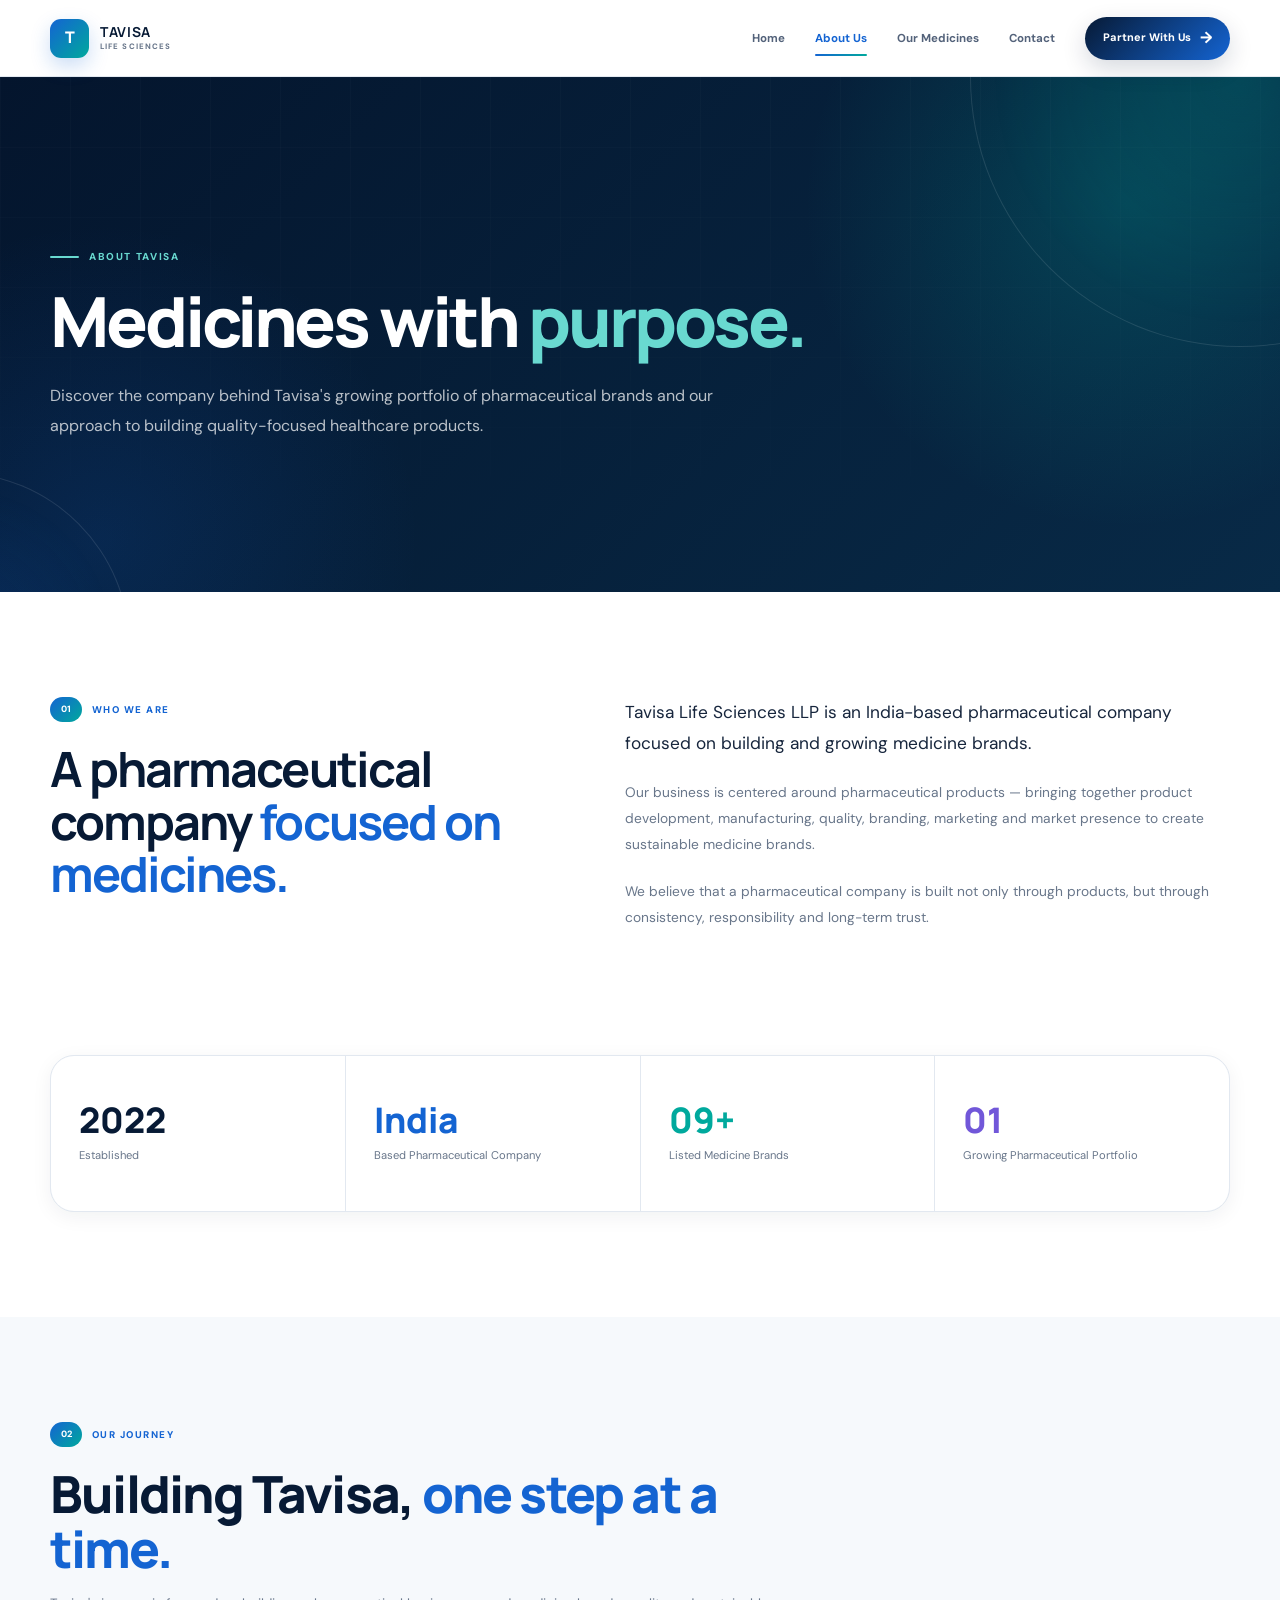
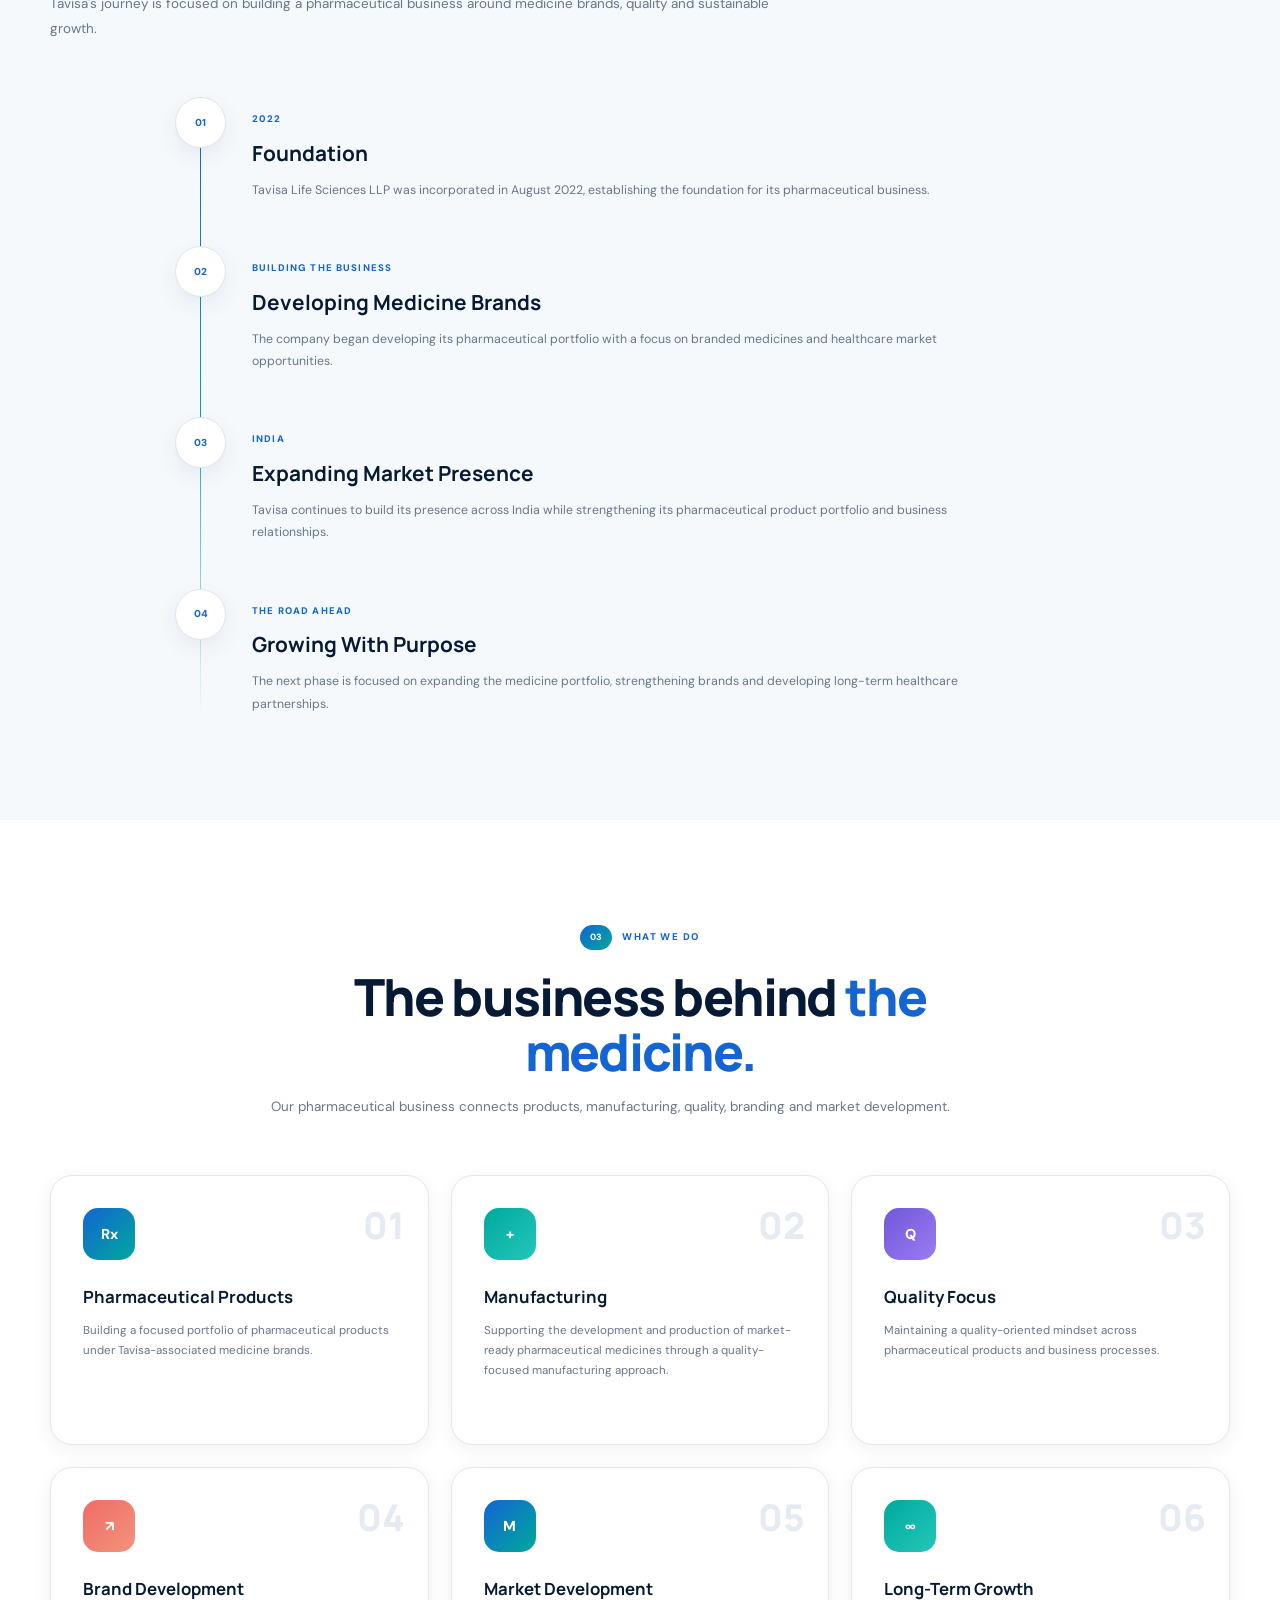
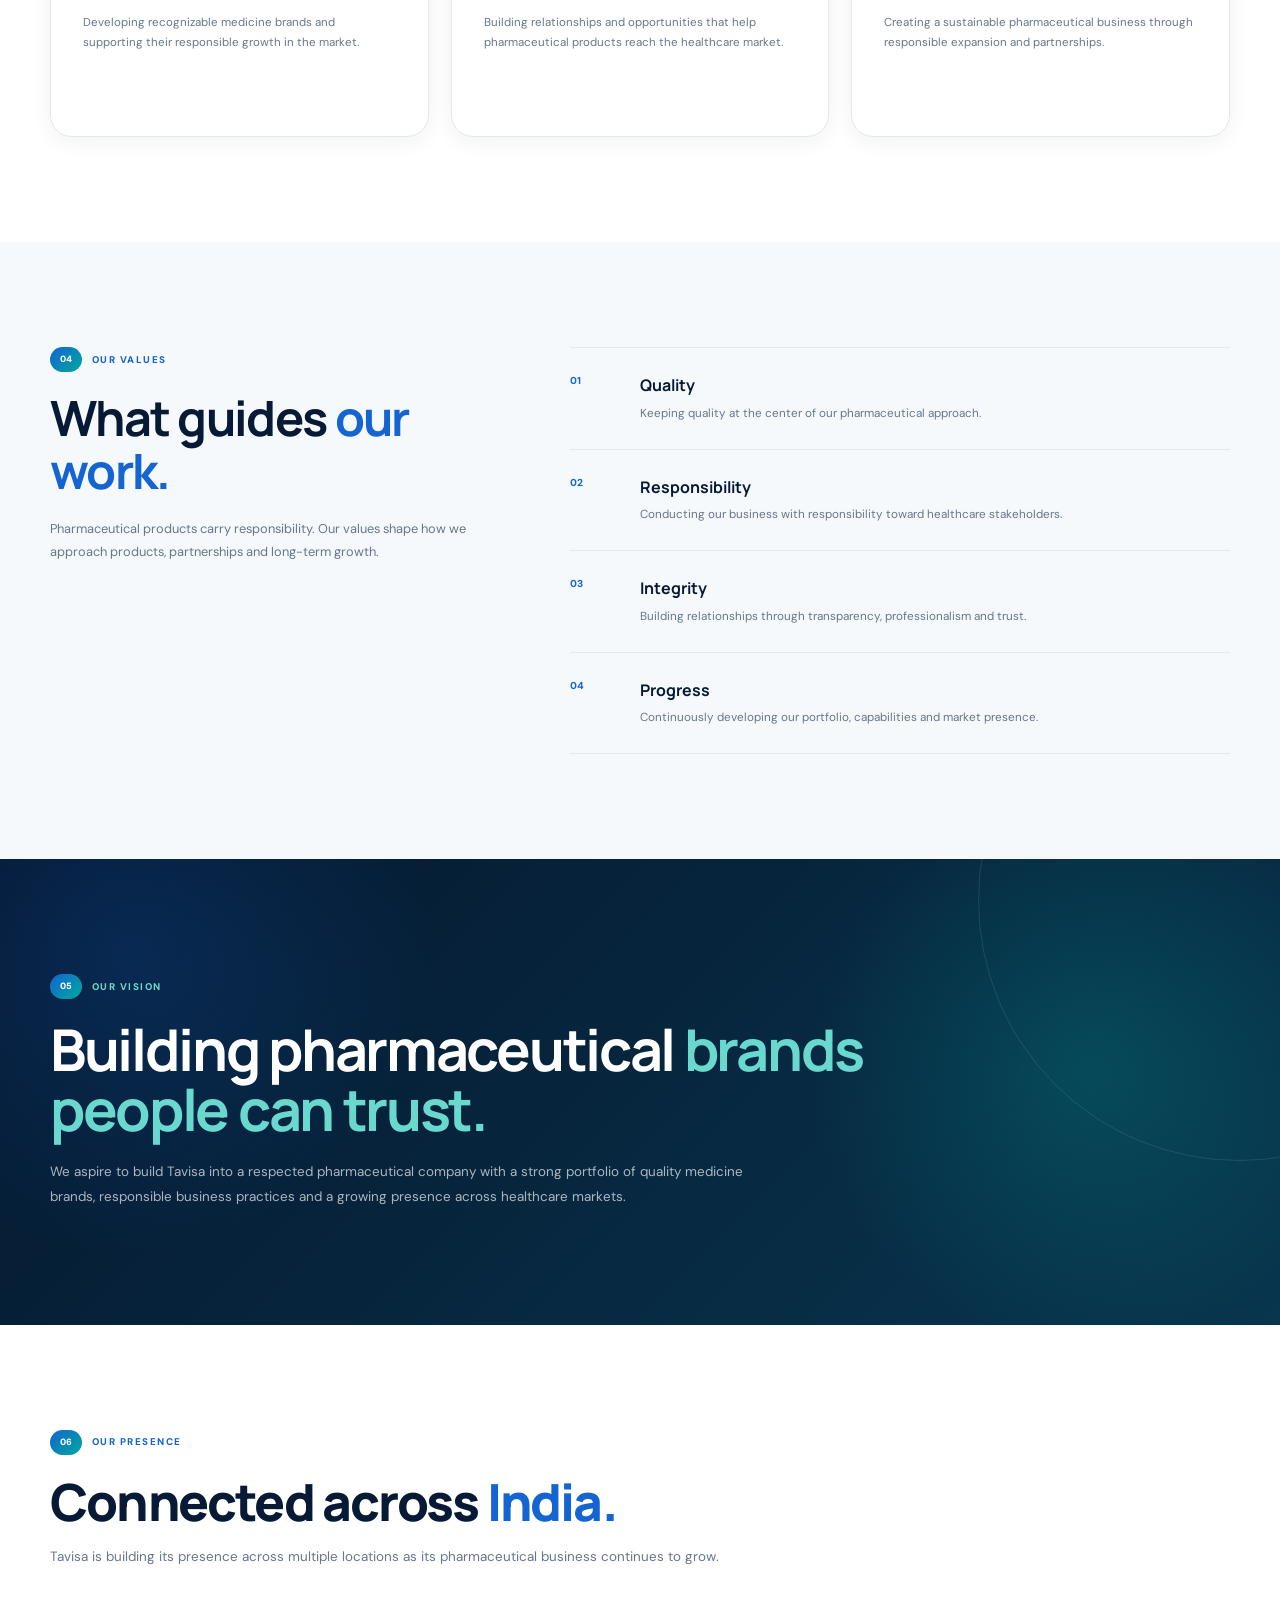
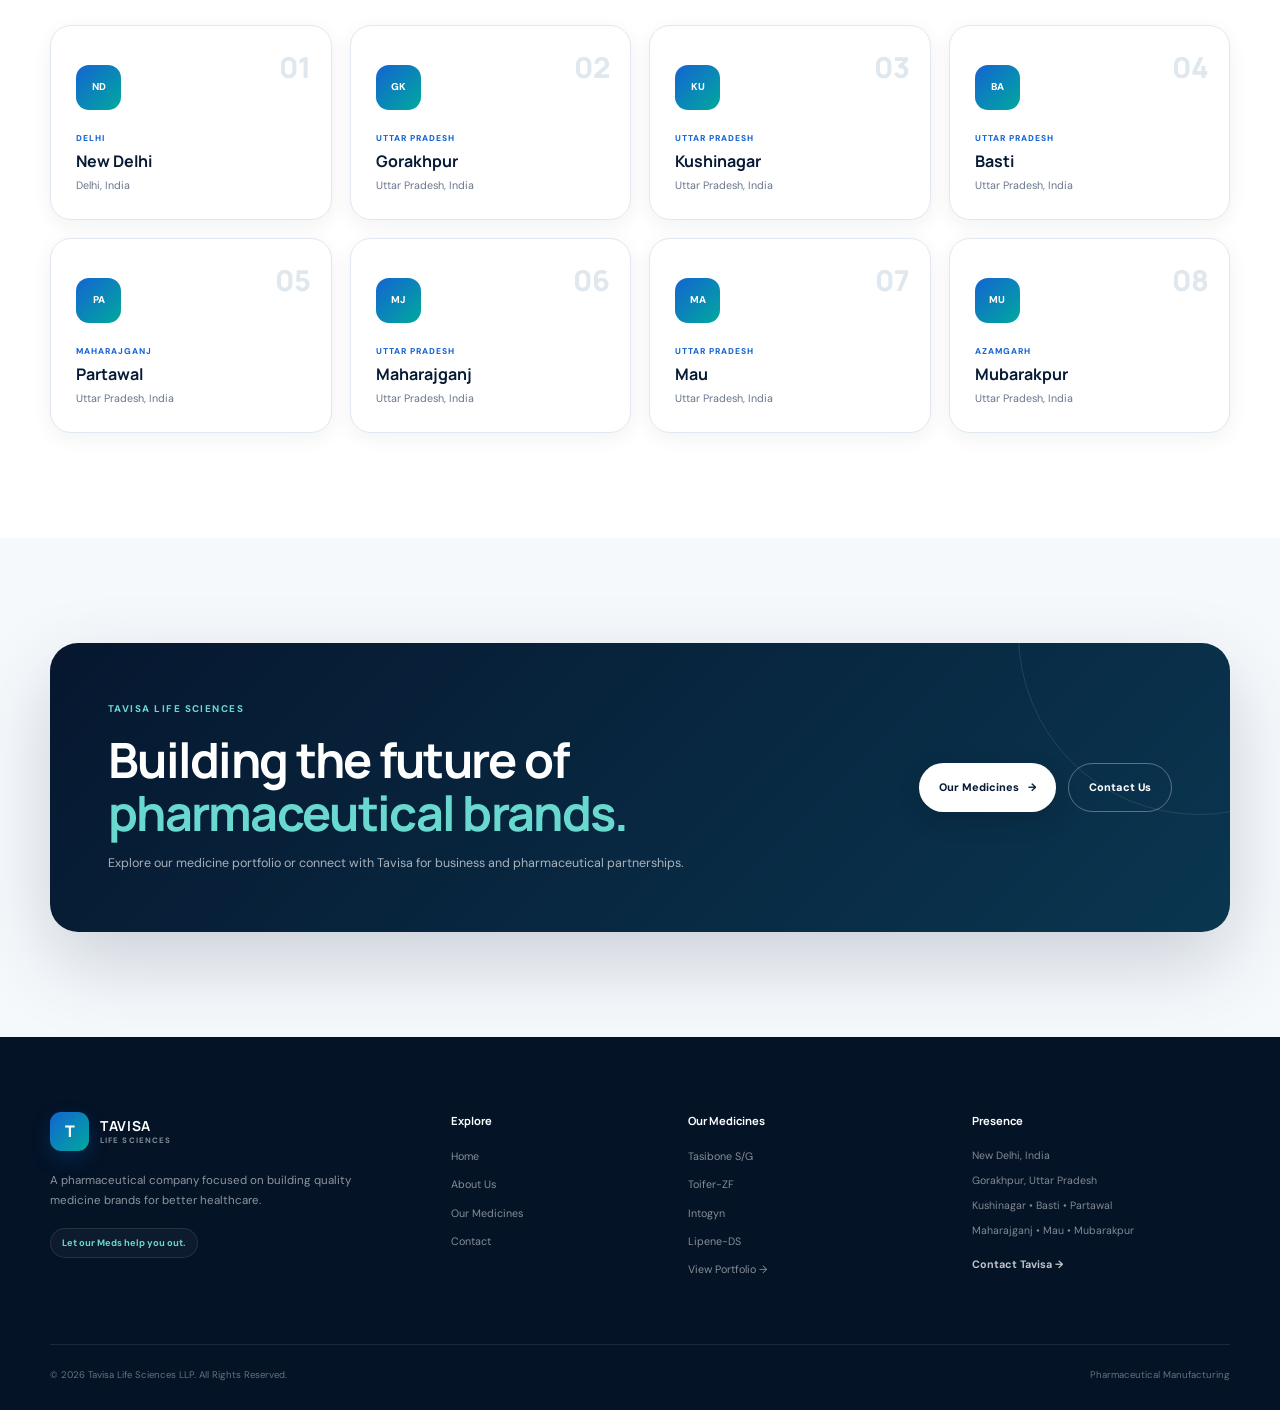
==== about.html @ 04704dc5 "Add files via upload" ====
<!DOCTYPE html>
<html lang="en">
<head>

    <meta charset="UTF-8">
    <meta name="viewport" content="width=device-width, initial-scale=1.0">

    <title>About Us | Tavisa Life Sciences</title>

    <meta name="description"
          content="Learn about Tavisa Life Sciences, an India-based pharmaceutical company focused on quality medicines, pharmaceutical brands and responsible healthcare growth.">

    <meta name="keywords"
          content="Tavisa Life Sciences, about Tavisa, pharmaceutical company India, medicines, pharma brands">

    <meta name="author" content="Tavisa Life Sciences LLP">

    <!-- Google Fonts -->
    <link rel="preconnect" href="https://fonts.googleapis.com">
    <link rel="preconnect" href="https://fonts.gstatic.com" crossorigin>

    <link href="https://fonts.googleapis.com/css2?family=DM+Sans:wght@400;500;600;700&family=Manrope:wght@600;700;800&display=swap"
          rel="stylesheet">

<style>
/* =========================================================
   TAVISA LIFE SCIENCES — SELF CONTAINED ABOUT PAGE
   Inline CSS / No external style.css required
   ========================================================= */

:root{
    --navy:#071a35;
    --navy-2:#0a2948;
    --blue:#1464d2;
    --blue-2:#0d7be8;
    --teal:#00a99d;
    --teal-light:#69d9d0;
    --violet:#7157d9;
    --coral:#ef6b67;
    --white:#fff;
    --off-white:#f6f9fc;
    --text:#17263d;
    --muted:#68768a;
    --text-light:#506078;
    --border:#e2e8f0;
    --shadow-xs:0 5px 20px rgba(8,28,55,.06);
    --shadow-sm:0 12px 35px rgba(8,28,55,.09);
    --shadow-md:0 20px 55px rgba(8,28,55,.13);
    --shadow-lg:0 30px 80px rgba(8,28,55,.18);
    --radius:20px;
    --radius-lg:28px;
    --transition:.28s ease;
}

*{box-sizing:border-box;margin:0;padding:0}
html{scroll-behavior:smooth}
body{
    min-width:320px;
    overflow-x:hidden;
    color:var(--text);
    background:#fff;
    font-family:"DM Sans",Arial,sans-serif;
    font-size:16px;
    line-height:1.6;
    -webkit-font-smoothing:antialiased;
}
body::selection{background:var(--blue);color:#fff}
img{display:block;max-width:100%}
a{color:inherit;text-decoration:none}
button,input,textarea,select{font:inherit}
button{border:0}
.container{width:min(1180px,calc(100% - 48px));margin-inline:auto}
.section{padding:105px 0}

/* ---------- HEADER ---------- */
.site-header{
    position:sticky;
    top:0;
    z-index:1000;
    width:100%;
    background:rgba(255,255,255,.94);
    border-bottom:1px solid rgba(226,232,240,.9);
    backdrop-filter:blur(16px);
    -webkit-backdrop-filter:blur(16px);
    transition:box-shadow var(--transition),background var(--transition);
}
.site-header.scrolled{box-shadow:0 8px 30px rgba(8,28,55,.08)}
.nav-container{
    min-height:76px;
    display:flex;
    align-items:center;
    gap:30px;
}
.brand{
    display:inline-flex;
    align-items:center;
    gap:11px;
    flex:0 0 auto;
}
.brand-mark{
    width:39px;height:39px;
    display:grid;place-items:center;
    border-radius:11px;
    color:#fff;
    background:linear-gradient(135deg,var(--blue),var(--teal));
    box-shadow:0 8px 20px rgba(20,100,210,.22);
    font-family:"Manrope",Arial,sans-serif;
    font-weight:800;
}
.brand-text{display:flex;flex-direction:column;line-height:1}
.brand-text strong{
    color:var(--navy);
    font-family:"Manrope",Arial,sans-serif;
    font-size:.86rem;
    letter-spacing:.05em;
}
.brand-text small{
    margin-top:4px;
    color:var(--muted);
    font-size:.49rem;
    font-weight:800;
    letter-spacing:.14em;
}
.main-nav{
    display:flex;
    align-items:center;
    justify-content:flex-end;
    gap:30px;
    margin-left:auto;
}
.main-nav a{
    position:relative;
    padding:29px 0 27px;
    color:#53627a;
    font-size:.72rem;
    font-weight:700;
    white-space:nowrap;
    transition:color var(--transition);
}
.main-nav a::after{
    content:"";
    position:absolute;
    left:0;right:0;bottom:19px;
    height:2px;
    border-radius:10px;
    background:linear-gradient(90deg,var(--blue),var(--teal));
    transform:scaleX(0);
    transform-origin:center;
    transition:transform var(--transition);
}
.main-nav a:hover,
.main-nav a.active{color:var(--blue)}
.main-nav a:hover::after,
.main-nav a.active::after{transform:scaleX(1)}
.nav-cta{
    display:inline-flex;
    align-items:center;
    justify-content:center;
    gap:9px;
    min-height:43px;
    padding:0 18px;
    border-radius:100px;
    color:#fff!important;
    background:linear-gradient(135deg,var(--navy),var(--blue));
    box-shadow:0 9px 24px rgba(7,26,53,.16);
    font-size:.68rem!important;
    font-weight:800!important;
}
.nav-cta::after{display:none!important}
.nav-cta span{font-size:1rem}
.menu-toggle{
    display:none;
    width:44px;height:44px;
    margin-left:auto;
    cursor:pointer;
    border-radius:12px;
    background:#f1f5f9;
}
.menu-toggle span{
    display:block;
    width:20px;height:2px;
    margin:4px auto;
    border-radius:4px;
    background:var(--navy);
    transition:.25s ease;
}
.menu-toggle.is-active span:nth-child(1){transform:translateY(6px) rotate(45deg)}
.menu-toggle.is-active span:nth-child(2){opacity:0}
.menu-toggle.is-active span:nth-child(3){transform:translateY(-6px) rotate(-45deg)}

/* ---------- HERO ---------- */
.page-hero{
    position:relative;
    min-height:515px;
    display:flex;
    align-items:center;
    overflow:hidden;
    isolation:isolate;
    padding:110px 0 90px;
    background:
        radial-gradient(circle at 88% 25%,rgba(0,169,157,.24),transparent 27%),
        radial-gradient(circle at 8% 90%,rgba(20,100,210,.17),transparent 25%),
        linear-gradient(135deg,#04152d,#082a47);
}
.page-hero::before{
    content:"";
    position:absolute;
    inset:0;
    z-index:-1;
    opacity:.45;
    background-image:
        linear-gradient(rgba(255,255,255,.045) 1px,transparent 1px),
        linear-gradient(90deg,rgba(255,255,255,.045) 1px,transparent 1px);
    background-size:70px 70px;
    mask-image:linear-gradient(to bottom,black,transparent);
}
.page-hero-shape{
    position:absolute;
    z-index:-1;
    border:1px solid rgba(255,255,255,.11);
    border-radius:50%;
    pointer-events:none;
}
.shape-one{
    width:540px;height:540px;
    right:-230px;top:-270px;
    background:radial-gradient(circle,rgba(0,169,157,.18),transparent 65%);
}
.shape-two{
    width:350px;height:350px;
    left:-220px;bottom:-230px;
    background:radial-gradient(circle,rgba(20,100,210,.18),transparent 65%);
}
.page-hero .container{position:relative;z-index:2}
.page-hero-content{
    max-width:820px;
    opacity:1!important;
    visibility:visible!important;
    transform:none!important;
}
.eyebrow{
    display:flex;
    align-items:center;
    gap:10px;
    margin-bottom:20px;
    color:var(--teal-light);
    font-size:.63rem;
    font-weight:800;
    letter-spacing:.16em;
}
.eyebrow span{
    width:29px;height:2px;
    border-radius:4px;
    background:var(--teal-light);
}
.page-hero h1{
    max-width:850px;
    color:#fff;
    font-family:"Manrope",Arial,sans-serif;
    font-size:clamp(2.7rem,5.4vw,5rem);
    font-weight:800;
    line-height:1.03;
    letter-spacing:-.045em;
    margin-bottom:25px;
}
.page-hero h1 span{color:var(--teal-light)}
.page-hero p{
    max-width:700px;
    color:rgba(255,255,255,.72);
    font-size:1rem;
    line-height:1.85;
}

/* ---------- SECTION HEADINGS ---------- */
.section-label{
    display:flex;
    align-items:center;
    gap:10px;
    color:var(--blue);
    font-size:.61rem;
    font-weight:800;
    letter-spacing:.15em;
}
.section-label span{
    display:inline-flex;
    align-items:center;
    justify-content:center;
    min-width:32px;height:25px;
    padding:0 8px;
    border-radius:100px;
    color:#fff;
    background:linear-gradient(135deg,var(--blue),var(--teal));
    font-size:.57rem;
    letter-spacing:0;
}
.section-heading{max-width:780px;margin-bottom:55px}
.section-heading.centered{margin-inline:auto;text-align:center}
.section-heading.centered .section-label{justify-content:center}
.section-heading h2{
    color:var(--navy);
    font-family:"Manrope",Arial,sans-serif;
    font-size:clamp(2rem,4vw,3.4rem);
    font-weight:800;
    line-height:1.08;
    letter-spacing:-.035em;
    margin:19px 0 16px;
}
.section-heading h2 span{color:var(--blue)}
.section-heading p{
    max-width:720px;
    color:var(--muted);
    font-size:.84rem;
    line-height:1.85;
}

/* ---------- INTRO ---------- */
.about-intro{background:#fff}
.about-intro-grid{
    display:grid;
    grid-template-columns:minmax(0,.9fr) minmax(0,1.1fr);
    gap:80px;
    align-items:start;
}
.about-intro-grid>div{
    opacity:1!important;
    visibility:visible!important;
    transform:none!important;
}
.about-intro-grid h2{
    max-width:560px;
    color:var(--navy);
    font-family:"Manrope",Arial,sans-serif;
    font-size:clamp(2rem,3.8vw,3.35rem);
    line-height:1.08;
    letter-spacing:-.04em;
    margin-top:21px;
}
.about-intro-grid h2 span{color:var(--blue)}
.about-intro-copy{max-width:690px}
.about-intro-copy p{
    color:var(--muted);
    font-size:.86rem;
    line-height:1.9;
    margin-bottom:20px;
}
.about-intro-copy .large-text{
    color:var(--text);
    font-size:1.08rem;
    line-height:1.8;
}

/* ---------- FACTS ---------- */
.facts-section{
    padding:0 0 105px;
    background:#fff;
}
.facts-grid{
    display:grid;
    grid-template-columns:repeat(4,1fr);
    gap:1px;
    overflow:hidden;
    border:1px solid var(--border);
    border-radius:24px;
    background:var(--border);
    box-shadow:var(--shadow-xs);
}
.fact-card{
    min-height:155px;
    display:flex;
    flex-direction:column;
    justify-content:center;
    padding:28px;
    background:#fff;
    opacity:1!important;
    visibility:visible!important;
    transform:none!important;
    transition:background var(--transition);
}
.fact-card:hover{background:#f8fbff}
.fact-card strong{
    color:var(--navy);
    font-family:"Manrope",Arial,sans-serif;
    font-size:2.2rem;
    font-weight:800;
    line-height:1;
    margin-bottom:10px;
}
.fact-card:nth-child(2) strong{color:var(--blue)}
.fact-card:nth-child(3) strong{color:var(--teal)}
.fact-card:nth-child(4) strong{color:var(--violet)}
.fact-card span{
    color:var(--muted);
    font-size:.7rem;
    line-height:1.55;
}

/* ---------- STORY ---------- */
.story-section{background:var(--off-white)}
.story-timeline{
    position:relative;
    max-width:930px;
    margin:0 auto;
}
.story-timeline::before{
    content:"";
    position:absolute;
    left:25px;top:0;bottom:0;
    width:1px;
    background:linear-gradient(to bottom,var(--blue),var(--teal),transparent);
}
.story-item{
    position:relative;
    display:grid;
    grid-template-columns:52px minmax(0,1fr);
    gap:25px;
    padding-bottom:45px;
    opacity:1!important;
    visibility:visible!important;
    transform:none!important;
}
.story-item:last-child{padding-bottom:0}
.story-marker{
    position:relative;
    z-index:2;
    width:51px;height:51px;
    display:grid;place-items:center;
    border:1px solid #dce6f0;
    border-radius:50%;
    color:var(--blue);
    background:#fff;
    box-shadow:0 8px 22px rgba(8,28,55,.07);
    font-size:.63rem;
    font-weight:800;
}
.story-content{
    padding:7px 0 0;
}
.story-content>span{
    color:var(--blue);
    font-size:.6rem;
    font-weight:800;
    letter-spacing:.12em;
}
.story-content h3{
    color:var(--navy);
    font-family:"Manrope",Arial,sans-serif;
    font-size:1.3rem;
    margin:7px 0 9px;
}
.story-content p{
    max-width:710px;
    color:var(--muted);
    font-size:.77rem;
    line-height:1.8;
}

/* ---------- CAPABILITIES ---------- */
.capabilities-section{background:#fff}
.capabilities-grid{
    display:grid;
    grid-template-columns:repeat(3,1fr);
    gap:22px;
}
.capability-card{
    position:relative;
    min-height:270px;
    padding:32px;
    overflow:hidden;
    border:1px solid var(--border);
    border-radius:22px;
    background:#fff;
    box-shadow:var(--shadow-xs);
    opacity:1!important;
    visibility:visible!important;
    transform:none!important;
    transition:transform var(--transition),box-shadow var(--transition),border-color var(--transition);
}
.capability-card:hover{
    transform:translateY(-7px)!important;
    border-color:rgba(20,100,210,.2);
    box-shadow:var(--shadow-md);
}
.capability-number{
    position:absolute;
    top:20px;right:23px;
    color:#e5ebf2;
    font-family:"Manrope",Arial,sans-serif;
    font-size:2.3rem;
    font-weight:800;
}
.capability-icon{
    width:52px;height:52px;
    display:grid;place-items:center;
    margin-bottom:24px;
    border-radius:15px;
    color:#fff;
    background:linear-gradient(135deg,var(--blue),var(--teal));
    font-size:.9rem;
    font-weight:800;
}
.capability-icon.teal{background:linear-gradient(135deg,var(--teal),#24c7ba)}
.capability-icon.violet{background:linear-gradient(135deg,var(--violet),#9a7cf2)}
.capability-icon.coral{background:linear-gradient(135deg,var(--coral),#f3947b)}
.capability-card h3{
    color:var(--navy);
    font-family:"Manrope",Arial,sans-serif;
    font-size:1.05rem;
    margin-bottom:10px;
}
.capability-card p{
    color:var(--muted);
    font-size:.72rem;
    line-height:1.75;
}

/* ---------- VALUES ---------- */
.values-section{background:var(--off-white)}
.values-layout{
    display:grid;
    grid-template-columns:.8fr 1.2fr;
    gap:80px;
    align-items:start;
}
.values-intro,.values-list{
    opacity:1!important;
    visibility:visible!important;
    transform:none!important;
}
.values-intro h2{
    max-width:420px;
    color:var(--navy);
    font-family:"Manrope",Arial,sans-serif;
    font-size:clamp(2rem,3.8vw,3.2rem);
    line-height:1.08;
    letter-spacing:-.035em;
    margin:20px 0;
}
.values-intro h2 span{color:var(--blue)}
.values-intro p{
    max-width:440px;
    color:var(--muted);
    font-size:.8rem;
    line-height:1.8;
}
.values-list{
    overflow:hidden;
    border-top:1px solid var(--border);
}
.value-item{
    display:grid;
    grid-template-columns:50px minmax(0,1fr);
    gap:20px;
    padding:25px 0;
    border-bottom:1px solid var(--border);
}
.value-item>span{
    color:var(--blue);
    font-size:.63rem;
    font-weight:800;
}
.value-item h3{
    color:var(--navy);
    font-family:"Manrope",Arial,sans-serif;
    font-size:1rem;
    margin-bottom:5px;
}
.value-item p{
    color:var(--muted);
    font-size:.73rem;
    line-height:1.7;
}

/* ---------- VISION ---------- */
.vision-section{
    position:relative;
    overflow:hidden;
    padding:115px 0;
    background:linear-gradient(135deg,#05172f,#08364e);
}
.vision-background{
    position:absolute;
    inset:0;
    background:
        radial-gradient(circle at 85% 45%,rgba(0,169,157,.23),transparent 25%),
        radial-gradient(circle at 10% 20%,rgba(20,100,210,.2),transparent 25%);
}
.vision-background::before{
    content:"";
    position:absolute;
    width:520px;height:520px;
    right:-220px;top:-220px;
    border:1px solid rgba(255,255,255,.1);
    border-radius:50%;
}
.vision-content{
    position:relative;
    z-index:2;
    max-width:850px;
    opacity:1!important;
    visibility:visible!important;
    transform:none!important;
}
.vision-content .section-label{color:var(--teal-light)}
.vision-content h2{
    color:#fff;
    font-family:"Manrope",Arial,sans-serif;
    font-size:clamp(2.2rem,4.5vw,4rem);
    line-height:1.05;
    letter-spacing:-.04em;
    margin:20px 0;
}
.vision-content h2 span{color:var(--teal-light)}
.vision-content p{
    max-width:720px;
    color:rgba(255,255,255,.67);
    font-size:.84rem;
    line-height:1.85;
}

/* ---------- LOCATIONS ---------- */
.locations-section{background:#fff}
.presence-location-grid{
    display:grid;
    grid-template-columns:repeat(4,1fr);
    gap:18px;
}
.presence-location-card{
    position:relative;
    min-height:195px;
    display:flex;
    flex-direction:column;
    justify-content:flex-end;
    padding:25px;
    overflow:hidden;
    border:1px solid var(--border);
    border-radius:21px;
    background:#fff;
    box-shadow:var(--shadow-xs);
    opacity:1!important;
    visibility:visible!important;
    transform:none!important;
    transition:transform var(--transition),box-shadow var(--transition),border-color var(--transition);
}
.presence-location-card:hover{
    transform:translateY(-6px)!important;
    border-color:rgba(20,100,210,.2);
    box-shadow:var(--shadow-md);
}
.location-index{
    position:absolute;
    top:18px;right:20px;
    color:#dfe7ef;
    font-family:"Manrope",Arial,sans-serif;
    font-size:1.8rem;
    font-weight:800;
}
.presence-location-icon{
    width:45px;height:45px;
    display:grid;place-items:center;
    margin-bottom:22px;
    border-radius:13px;
    color:#fff;
    background:linear-gradient(135deg,var(--blue),var(--teal));
    font-size:.62rem;
    font-weight:800;
}
.presence-location-card small{
    display:block;
    color:var(--blue);
    font-size:.53rem;
    font-weight:800;
    letter-spacing:.12em;
    margin-bottom:4px;
}
.presence-location-card h3{
    color:var(--navy);
    font-family:"Manrope",Arial,sans-serif;
    font-size:1rem;
    margin-bottom:2px;
}
.presence-location-card p{
    color:var(--muted);
    font-size:.67rem;
}

/* ---------- CTA ---------- */
.about-cta{
    background:var(--off-white);
}
.about-cta-box{
    position:relative;
    display:flex;
    align-items:center;
    justify-content:space-between;
    gap:35px;
    overflow:hidden;
    padding:58px;
    border-radius:28px;
    background:linear-gradient(135deg,#06172f,#0a3650);
    box-shadow:var(--shadow-lg);
    opacity:1!important;
    visibility:visible!important;
    transform:none!important;
}
.about-cta-box::after{
    content:"";
    position:absolute;
    width:360px;height:360px;
    right:-150px;top:-190px;
    border:1px solid rgba(255,255,255,.1);
    border-radius:50%;
}
.about-cta-box .section-label{color:var(--teal-light)}
.about-cta-box h2{
    position:relative;
    z-index:2;
    max-width:650px;
    color:#fff;
    font-family:"Manrope",Arial,sans-serif;
    font-size:clamp(2rem,3.8vw,3.2rem);
    line-height:1.08;
    letter-spacing:-.035em;
    margin:18px 0 13px;
}
.about-cta-box h2 span{color:var(--teal-light)}
.about-cta-box p{
    position:relative;
    z-index:2;
    max-width:650px;
    color:rgba(255,255,255,.65);
    font-size:.78rem;
    line-height:1.75;
}
.cta-buttons{
    position:relative;
    z-index:3;
    display:flex;
    gap:12px;
    flex-wrap:wrap;
    flex:0 0 auto;
}
.btn{
    display:inline-flex;
    align-items:center;
    justify-content:center;
    gap:9px;
    min-height:49px;
    padding:0 20px;
    border-radius:100px;
    font-size:.68rem;
    font-weight:800;
    transition:transform var(--transition),box-shadow var(--transition),background var(--transition);
}
.btn:hover{transform:translateY(-2px)}
.btn-light{
    color:var(--navy);
    background:#fff;
    box-shadow:0 9px 25px rgba(0,0,0,.14);
}
.btn-outline-light{
    color:#fff;
    border:1px solid rgba(255,255,255,.32);
    background:transparent;
}
.btn-outline-light:hover{background:rgba(255,255,255,.08)}

/* ---------- FOOTER ---------- */
.site-footer{
    padding:75px 0 28px;
    color:#fff;
    background:#041326;
}
.footer-grid{
    display:grid;
    grid-template-columns:1.5fr .8fr 1fr 1.1fr;
    gap:50px;
}
.footer-brand .brand-text strong{color:#fff}
.footer-brand .brand-text small{color:rgba(255,255,255,.5)}
.footer-brand>p{
    max-width:330px;
    margin:20px 0 16px;
    color:rgba(255,255,255,.55);
    font-size:.72rem;
    line-height:1.75;
}
.footer-tagline{
    display:inline-flex;
    padding:7px 11px;
    border:1px solid rgba(255,255,255,.1);
    border-radius:100px;
    color:var(--teal-light);
    background:rgba(255,255,255,.035);
    font-size:.58rem;
    font-weight:700;
}
.footer-links h4,.footer-contact h4{
    color:#fff;
    font-family:"Manrope",Arial,sans-serif;
    font-size:.7rem;
    margin-bottom:18px;
}
.footer-links a{
    display:block;
    width:max-content;
    max-width:100%;
    margin-bottom:11px;
    color:rgba(255,255,255,.52);
    font-size:.67rem;
    transition:color var(--transition);
}
.footer-links a:hover{color:#fff}
.footer-contact p{
    color:rgba(255,255,255,.5);
    font-size:.66rem;
    line-height:1.6;
    margin-bottom:8px;
}
.footer-contact>a{
    display:inline-block;
    margin-top:8px;
    color:rgba(255,255,255,.75);
    font-size:.67rem;
    font-weight:700;
}
.footer-contact>a:hover{color:#fff}
.footer-bottom{
    display:flex;
    align-items:center;
    justify-content:space-between;
    gap:20px;
    margin-top:55px;
    padding-top:22px;
    border-top:1px solid rgba(255,255,255,.09);
}
.footer-bottom p{
    color:rgba(255,255,255,.4);
    font-size:.6rem;
}

/* ---------- AOS SAFETY FIX ----------
   Prevents pages from becoming blank if AOS fails to initialize.
*/
[data-aos]{
    opacity:1!important;
    visibility:visible!important;
    transform:none!important;
}

/* ---------- FOCUS ---------- */
:focus-visible{
    outline:3px solid rgba(20,100,210,.35);
    outline-offset:3px;
}

/* =========================================================
   RESPONSIVE
   ========================================================= */
@media(max-width:1050px){
    .main-nav{gap:20px}
    .main-nav a{font-size:.67rem}
    .about-intro-grid,.values-layout{gap:50px}
    .presence-location-grid{grid-template-columns:repeat(2,1fr)}
    .footer-grid{grid-template-columns:1.3fr 1fr 1fr}
    .footer-contact{grid-column:2 / -1}
}

@media(max-width:850px){
    .container{width:min(100% - 36px,700px)}
    .menu-toggle{display:block}
    .main-nav{
        position:absolute;
        left:18px;right:18px;top:calc(100% + 8px);
        display:flex;
        flex-direction:column;
        align-items:stretch;
        gap:0;
        padding:10px;
        margin:0;
        border:1px solid var(--border);
        border-radius:18px;
        background:#fff;
        box-shadow:var(--shadow-md);
        opacity:0;
        visibility:hidden;
        transform:translateY(-8px);
        transition:.25s ease;
    }
    .main-nav.is-open{
        opacity:1;
        visibility:visible;
        transform:translateY(0);
    }
    .main-nav a{
        padding:14px 15px;
        border-radius:10px;
    }
    .main-nav a::after{display:none}
    .main-nav a:hover,.main-nav a.active{background:#f3f7fc}
    .main-nav .nav-cta{
        margin-top:7px;
        padding:13px 15px;
    }
    .about-intro-grid,.values-layout{grid-template-columns:1fr}
    .capabilities-grid{grid-template-columns:repeat(2,1fr)}
    .facts-grid{grid-template-columns:repeat(2,1fr)}
    .about-cta-box{flex-direction:column;align-items:flex-start}
    .footer-grid{grid-template-columns:repeat(2,1fr)}
    .footer-contact{grid-column:auto}
}

@media(max-width:600px){
    .container{width:calc(100% - 30px)}
    .section{padding:75px 0}
    .page-hero{min-height:470px;padding:95px 0 70px}
    .page-hero h1{font-size:2.65rem}
    .page-hero p{font-size:.88rem}
    .shape-one{width:390px;height:390px;right:-220px;top:-190px}
    .about-intro-grid h2{font-size:2.25rem}
    .facts-section{padding-bottom:75px}
    .facts-grid{grid-template-columns:1fr 1fr}
    .fact-card{min-height:135px;padding:22px}
    .fact-card strong{font-size:1.75rem}
    .capabilities-grid,.presence-location-grid{grid-template-columns:1fr}
    .capability-card{min-height:auto}
    .story-timeline::before{left:21px}
    .story-item{grid-template-columns:43px 1fr;gap:17px}
    .story-marker{width:43px;height:43px}
    .vision-section{padding:80px 0}
    .about-cta-box{padding:34px 24px}
    .cta-buttons{width:100%;flex-direction:column}
    .cta-buttons .btn{width:100%}
    .footer-grid{grid-template-columns:1fr}
    .footer-contact{grid-column:auto}
    .footer-bottom{flex-direction:column;align-items:flex-start}
}

@media(max-width:400px){
    .page-hero h1{font-size:2.25rem}
    .facts-grid{grid-template-columns:1fr}
    .fact-card{min-height:120px}
}
</style>

</head>


<body>


<!-- =========================================================
     HEADER
========================================================= -->

<header class="site-header" id="siteHeader">

    <div class="container nav-container">

        <a href="index.html" class="brand">

            <div class="brand-mark">
                <span>T</span>
            </div>

            <div class="brand-text">
                <strong>TAVISA</strong>
                <small>LIFE SCIENCES</small>
            </div>

        </a>


        <nav class="main-nav" id="mainNav">

            <a href="index.html">Home</a>

            <a href="about.html" class="active">About Us</a>

            <a href="products.html">Our Medicines</a>

            <a href="contact.html">Contact</a>

        </nav>


        <a href="contact.html" class="nav-cta">
            Partner With Us
            <span>→</span>
        </a>


        <button class="menu-toggle"
                id="menuToggle"
                aria-label="Open navigation menu"
                aria-expanded="false">

            <span></span>
            <span></span>
            <span></span>

        </button>

    </div>

</header>



<main>


<!-- =========================================================
     PAGE HERO
========================================================= -->

<section class="page-hero">

    <div class="page-hero-shape shape-one"></div>
    <div class="page-hero-shape shape-two"></div>

    <div class="container">

        <div class="page-hero-content" data-aos="fade-up">

            <div class="eyebrow">
                <span></span>
                ABOUT TAVISA
            </div>

            <h1>
                Medicines with
                <span>purpose.</span>
            </h1>

            <p>
                Discover the company behind Tavisa's growing portfolio
                of pharmaceutical brands and our approach to building
                quality-focused healthcare products.
            </p>

        </div>

    </div>

</section>



<!-- =========================================================
     COMPANY INTRODUCTION
========================================================= -->

<section class="section about-intro">

    <div class="container">

        <div class="about-intro-grid">

            <div data-aos="fade-right">

                <div class="section-label">
                    <span>01</span>
                    WHO WE ARE
                </div>

                <h2>
                    A pharmaceutical company
                    <span>focused on medicines.</span>
                </h2>

            </div>


            <div class="about-intro-copy" data-aos="fade-left">

                <p class="large-text">

                    Tavisa Life Sciences LLP is an India-based
                    pharmaceutical company focused on building
                    and growing medicine brands.

                </p>


                <p>

                    Our business is centered around pharmaceutical
                    products — bringing together product development,
                    manufacturing, quality, branding, marketing and
                    market presence to create sustainable medicine brands.

                </p>


                <p>

                    We believe that a pharmaceutical company is built
                    not only through products, but through consistency,
                    responsibility and long-term trust.

                </p>

            </div>

        </div>

    </div>

</section>



<!-- =========================================================
     COMPANY FACTS
========================================================= -->

<section class="facts-section">

    <div class="container">

        <div class="facts-grid">

            <div class="fact-card" data-aos="fade-up">

                <strong>2022</strong>

                <span>
                    Established
                </span>

            </div>


            <div class="fact-card" data-aos="fade-up" data-aos-delay="100">

                <strong>India</strong>

                <span>
                    Based Pharmaceutical Company
                </span>

            </div>


            <div class="fact-card" data-aos="fade-up" data-aos-delay="200">

                <strong>09+</strong>

                <span>
                    Listed Medicine Brands
                </span>

            </div>


            <div class="fact-card" data-aos="fade-up" data-aos-delay="300">

                <strong>01</strong>

                <span>
                    Growing Pharmaceutical Portfolio
                </span>

            </div>

        </div>

    </div>

</section>



<!-- =========================================================
     OUR STORY
========================================================= -->

<section class="section story-section">

    <div class="container">

        <div class="section-heading" data-aos="fade-up">

            <div class="section-label">
                <span>02</span>
                OUR JOURNEY
            </div>

            <h2>
                Building Tavisa,
                <span>one step at a time.</span>
            </h2>

            <p>
                Tavisa's journey is focused on building a pharmaceutical
                business around medicine brands, quality and sustainable growth.
            </p>

        </div>


        <div class="story-timeline">


            <div class="story-item" data-aos="fade-up">

                <div class="story-marker">
                    01
                </div>

                <div class="story-content">

                    <span>2022</span>

                    <h3>Foundation</h3>

                    <p>
                        Tavisa Life Sciences LLP was incorporated in
                        August 2022, establishing the foundation for
                        its pharmaceutical business.
                    </p>

                </div>

            </div>



            <div class="story-item" data-aos="fade-up">

                <div class="story-marker">
                    02
                </div>

                <div class="story-content">

                    <span>BUILDING THE BUSINESS</span>

                    <h3>Developing Medicine Brands</h3>

                    <p>
                        The company began developing its pharmaceutical
                        portfolio with a focus on branded medicines and
                        healthcare market opportunities.
                    </p>

                </div>

            </div>



            <div class="story-item" data-aos="fade-up">

                <div class="story-marker">
                    03
                </div>

                <div class="story-content">

                    <span>INDIA</span>

                    <h3>Expanding Market Presence</h3>

                    <p>
                        Tavisa continues to build its presence across
                        India while strengthening its pharmaceutical
                        product portfolio and business relationships.
                    </p>

                </div>

            </div>



            <div class="story-item" data-aos="fade-up">

                <div class="story-marker">
                    04
                </div>

                <div class="story-content">

                    <span>THE ROAD AHEAD</span>

                    <h3>Growing With Purpose</h3>

                    <p>
                        The next phase is focused on expanding the
                        medicine portfolio, strengthening brands and
                        developing long-term healthcare partnerships.
                    </p>

                </div>

            </div>

        </div>

    </div>

</section>



<!-- =========================================================
     WHAT WE DO
========================================================= -->

<section class="section capabilities-section">

    <div class="container">

        <div class="section-heading centered" data-aos="fade-up">

            <div class="section-label">
                <span>03</span>
                WHAT WE DO
            </div>

            <h2>
                The business behind
                <span>the medicine.</span>
            </h2>

            <p>
                Our pharmaceutical business connects products,
                manufacturing, quality, branding and market development.
            </p>

        </div>


        <div class="capabilities-grid">


            <div class="capability-card" data-aos="fade-up">

                <span class="capability-number">01</span>

                <div class="capability-icon">
                    Rx
                </div>

                <h3>
                    Pharmaceutical Products
                </h3>

                <p>
                    Building a focused portfolio of pharmaceutical
                    products under Tavisa-associated medicine brands.
                </p>

            </div>



            <div class="capability-card" data-aos="fade-up"
                 data-aos-delay="100">

                <span class="capability-number">02</span>

                <div class="capability-icon teal">
                    +
                </div>

                <h3>
                    Manufacturing
                </h3>

                <p>
                    Supporting the development and production of
                    market-ready pharmaceutical medicines through
                    a quality-focused manufacturing approach.
                </p>

            </div>



            <div class="capability-card" data-aos="fade-up"
                 data-aos-delay="200">

                <span class="capability-number">03</span>

                <div class="capability-icon violet">
                    Q
                </div>

                <h3>
                    Quality Focus
                </h3>

                <p>
                    Maintaining a quality-oriented mindset across
                    pharmaceutical products and business processes.
                </p>

            </div>



            <div class="capability-card" data-aos="fade-up"
                 data-aos-delay="300">

                <span class="capability-number">04</span>

                <div class="capability-icon coral">
                    ↗
                </div>

                <h3>
                    Brand Development
                </h3>

                <p>
                    Developing recognizable medicine brands and
                    supporting their responsible growth in the market.
                </p>

            </div>



            <div class="capability-card" data-aos="fade-up">

                <span class="capability-number">05</span>

                <div class="capability-icon">
                    M
                </div>

                <h3>
                    Market Development
                </h3>

                <p>
                    Building relationships and opportunities that help
                    pharmaceutical products reach the healthcare market.
                </p>

            </div>



            <div class="capability-card" data-aos="fade-up"
                 data-aos-delay="100">

                <span class="capability-number">06</span>

                <div class="capability-icon teal">
                    ∞
                </div>

                <h3>
                    Long-Term Growth
                </h3>

                <p>
                    Creating a sustainable pharmaceutical business
                    through responsible expansion and partnerships.
                </p>

            </div>

        </div>

    </div>

</section>



<!-- =========================================================
     OUR VALUES
========================================================= -->

<section class="section values-section">

    <div class="container">

        <div class="values-layout">

            <div class="values-intro" data-aos="fade-right">

                <div class="section-label">
                    <span>04</span>
                    OUR VALUES
                </div>

                <h2>
                    What guides
                    <span>our work.</span>
                </h2>

                <p>
                    Pharmaceutical products carry responsibility.
                    Our values shape how we approach products,
                    partnerships and long-term growth.
                </p>

            </div>


            <div class="values-list" data-aos="fade-left">


                <div class="value-item">

                    <span>01</span>

                    <div>

                        <h3>
                            Quality
                        </h3>

                        <p>
                            Keeping quality at the center of our
                            pharmaceutical approach.
                        </p>

                    </div>

                </div>



                <div class="value-item">

                    <span>02</span>

                    <div>

                        <h3>
                            Responsibility
                        </h3>

                        <p>
                            Conducting our business with responsibility
                            toward healthcare stakeholders.
                        </p>

                    </div>

                </div>



                <div class="value-item">

                    <span>03</span>

                    <div>

                        <h3>
                            Integrity
                        </h3>

                        <p>
                            Building relationships through transparency,
                            professionalism and trust.
                        </p>

                    </div>

                </div>



                <div class="value-item">

                    <span>04</span>

                    <div>

                        <h3>
                            Progress
                        </h3>

                        <p>
                            Continuously developing our portfolio,
                            capabilities and market presence.
                        </p>

                    </div>

                </div>


            </div>

        </div>

    </div>

</section>



<!-- =========================================================
     VISION
========================================================= -->

<section class="vision-section">

    <div class="vision-background"></div>

    <div class="container">

        <div class="vision-content" data-aos="zoom-in">

            <div class="section-label">
                <span>05</span>
                OUR VISION
            </div>

            <h2>
                Building pharmaceutical
                <span>brands people can trust.</span>
            </h2>

            <p>
                We aspire to build Tavisa into a respected pharmaceutical
                company with a strong portfolio of quality medicine brands,
                responsible business practices and a growing presence
                across healthcare markets.
            </p>

        </div>

    </div>

</section>



<!-- =========================================================
     PRESENCE
========================================================= -->

<section class="section locations-section">

    <div class="container">

        <div class="section-heading" data-aos="fade-up">

            <div class="section-label">
                <span>06</span>
                OUR PRESENCE
            </div>

            <h2>
                Connected across
                <span>India.</span>
            </h2>

            <p>
                Tavisa is building its presence across multiple
                locations as its pharmaceutical business continues to grow.
            </p>

        </div>


        <div class="presence-location-grid">


            <div class="presence-location-card" data-aos="fade-up">

                <span class="location-index">
                    01
                </span>

                <div class="presence-location-icon">
                    ND
                </div>

                <div>

                    <small>
                        DELHI
                    </small>

                    <h3>
                        New Delhi
                    </h3>

                    <p>
                        Delhi, India
                    </p>

                </div>

            </div>



            <div class="presence-location-card" data-aos="fade-up">

                <span class="location-index">
                    02
                </span>

                <div class="presence-location-icon">
                    GK
                </div>

                <div>

                    <small>
                        UTTAR PRADESH
                    </small>

                    <h3>
                        Gorakhpur
                    </h3>

                    <p>
                        Uttar Pradesh, India
                    </p>

                </div>

            </div>



            <div class="presence-location-card" data-aos="fade-up">

                <span class="location-index">
                    03
                </span>

                <div class="presence-location-icon">
                    KU
                </div>

                <div>

                    <small>
                        UTTAR PRADESH
                    </small>

                    <h3>
                        Kushinagar
                    </h3>

                    <p>
                        Uttar Pradesh, India
                    </p>

                </div>

            </div>



            <div class="presence-location-card" data-aos="fade-up">

                <span class="location-index">
                    04
                </span>

                <div class="presence-location-icon">
                    BA
                </div>

                <div>

                    <small>
                        UTTAR PRADESH
                    </small>

                    <h3>
                        Basti
                    </h3>

                    <p>
                        Uttar Pradesh, India
                    </p>

                </div>

            </div>



            <div class="presence-location-card" data-aos="fade-up">

                <span class="location-index">
                    05
                </span>

                <div class="presence-location-icon">
                    PA
                </div>

                <div>

                    <small>
                        MAHARAJGANJ
                    </small>

                    <h3>
                        Partawal
                    </h3>

                    <p>
                        Uttar Pradesh, India
                    </p>

                </div>

            </div>



            <div class="presence-location-card" data-aos="fade-up">

                <span class="location-index">
                    06
                </span>

                <div class="presence-location-icon">
                    MJ
                </div>

                <div>

                    <small>
                        UTTAR PRADESH
                    </small>

                    <h3>
                        Maharajganj
                    </h3>

                    <p>
                        Uttar Pradesh, India
                    </p>

                </div>

            </div>



            <div class="presence-location-card" data-aos="fade-up">

                <span class="location-index">
                    07
                </span>

                <div class="presence-location-icon">
                    MA
                </div>

                <div>

                    <small>
                        UTTAR PRADESH
                    </small>

                    <h3>
                        Mau
                    </h3>

                    <p>
                        Uttar Pradesh, India
                    </p>

                </div>

            </div>



            <div class="presence-location-card" data-aos="fade-up">

                <span class="location-index">
                    08
                </span>

                <div class="presence-location-icon">
                    MU
                </div>

                <div>

                    <small>
                        AZAMGARH
                    </small>

                    <h3>
                        Mubarakpur
                    </h3>

                    <p>
                        Uttar Pradesh, India
                    </p>

                </div>

            </div>


        </div>

    </div>

</section>



<!-- =========================================================
     CTA
========================================================= -->

<section class="section about-cta">

    <div class="container">

        <div class="about-cta-box" data-aos="fade-up">

            <div>

                <div class="section-label">
                    TAVISA LIFE SCIENCES
                </div>

                <h2>
                    Building the future of
                    <span>pharmaceutical brands.</span>
                </h2>

                <p>
                    Explore our medicine portfolio or connect with
                    Tavisa for business and pharmaceutical partnerships.
                </p>

            </div>


            <div class="cta-buttons">

                <a href="products.html" class="btn btn-light">
                    Our Medicines
                    <span>→</span>
                </a>

                <a href="contact.html" class="btn btn-outline-light">
                    Contact Us
                </a>

            </div>

        </div>

    </div>

</section>


</main>



<!-- =========================================================
     FOOTER
========================================================= -->

<footer class="site-footer">

    <div class="container">

        <div class="footer-grid">


            <div class="footer-brand">

                <a href="index.html" class="brand footer-logo">

                    <div class="brand-mark">
                        <span>T</span>
                    </div>

                    <div class="brand-text">
                        <strong>TAVISA</strong>
                        <small>LIFE SCIENCES</small>
                    </div>

                </a>


                <p>
                    A pharmaceutical company focused on building
                    quality medicine brands for better healthcare.
                </p>


                <div class="footer-tagline">
                    Let our Meds help you out.
                </div>

            </div>



            <div class="footer-links">

                <h4>
                    Explore
                </h4>

                <a href="index.html">
                    Home
                </a>

                <a href="about.html">
                    About Us
                </a>

                <a href="products.html">
                    Our Medicines
                </a>

                <a href="contact.html">
                    Contact
                </a>

            </div>



            <div class="footer-links">

                <h4>
                    Our Medicines
                </h4>

                <a href="products.html">
                    Tasibone S/G
                </a>

                <a href="products.html">
                    Toifer-ZF
                </a>

                <a href="products.html">
                    Intogyn
                </a>

                <a href="products.html">
                    Lipene-DS
                </a>

                <a href="products.html">
                    View Portfolio →
                </a>

            </div>



            <div class="footer-contact">

                <h4>
                    Presence
                </h4>

                <p>
                    New Delhi, India
                </p>

                <p>
                    Gorakhpur, Uttar Pradesh
                </p>

                <p>
                    Kushinagar • Basti • Partawal
                </p>

                <p>
                    Maharajganj • Mau • Mubarakpur
                </p>

                <a href="contact.html">
                    Contact Tavisa →
                </a>

            </div>


        </div>


        <div class="footer-bottom">

            <p>
                © <span id="currentYear"></span>
                Tavisa Life Sciences LLP.
                All Rights Reserved.
            </p>

            <p>
                Pharmaceutical Manufacturing
            </p>

        </div>

    </div>

</footer>
<!-- =========================================================
     MAIN JS
========================================================= -->


<script>
document.addEventListener("DOMContentLoaded", function () {
    const menuToggle = document.getElementById("menuToggle");
    const mainNav = document.getElementById("mainNav");
    const header = document.getElementById("siteHeader");
    const year = document.getElementById("currentYear");

    if (year) year.textContent = new Date().getFullYear();

    if (menuToggle && mainNav) {
        menuToggle.addEventListener("click", function () {
            const open = mainNav.classList.toggle("is-open");
            menuToggle.classList.toggle("is-active", open);
            menuToggle.setAttribute("aria-expanded", String(open));
        });

        mainNav.querySelectorAll("a").forEach(function (link) {
            link.addEventListener("click", function () {
                mainNav.classList.remove("is-open");
                menuToggle.classList.remove("is-active");
                menuToggle.setAttribute("aria-expanded", "false");
            });
        });
    }

    window.addEventListener("scroll", function () {
        if (header) header.classList.toggle("scrolled", window.scrollY > 12);
    }, {passive:true});
});
</script>

</body>
</html>
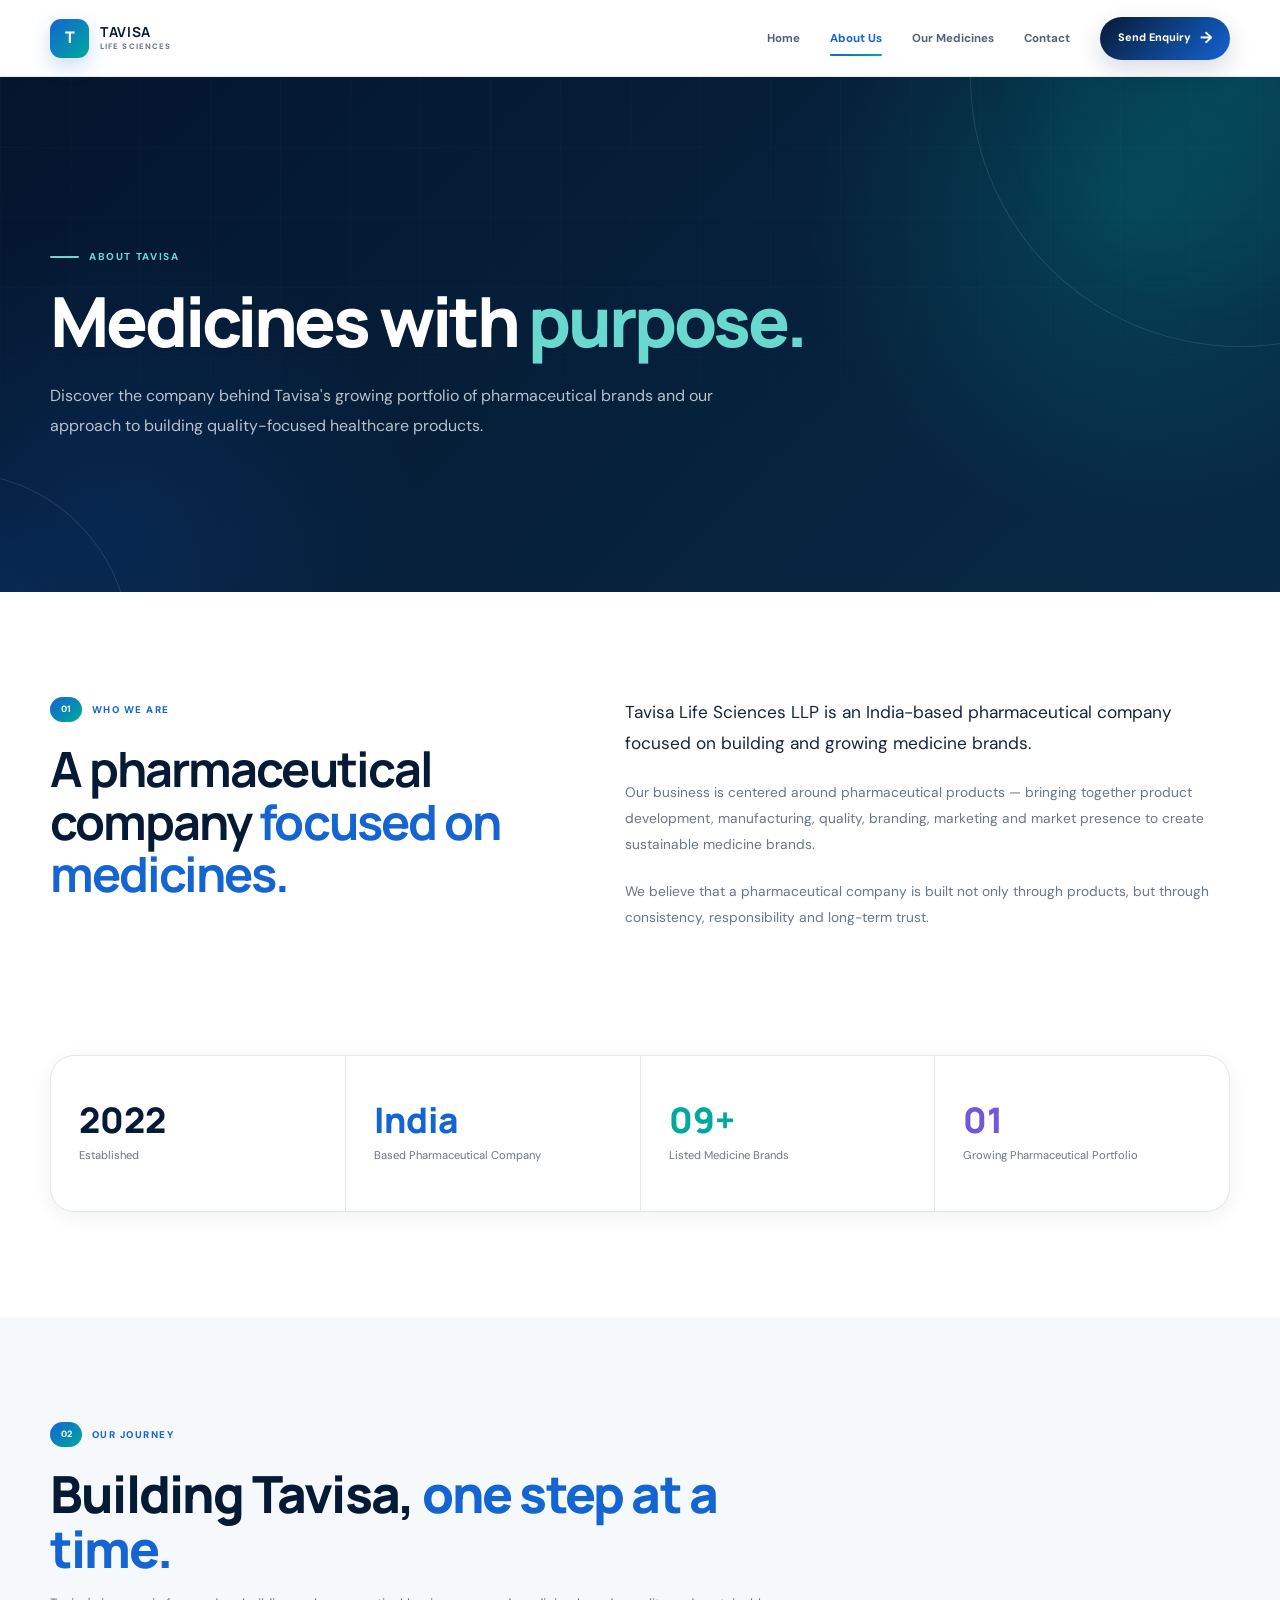
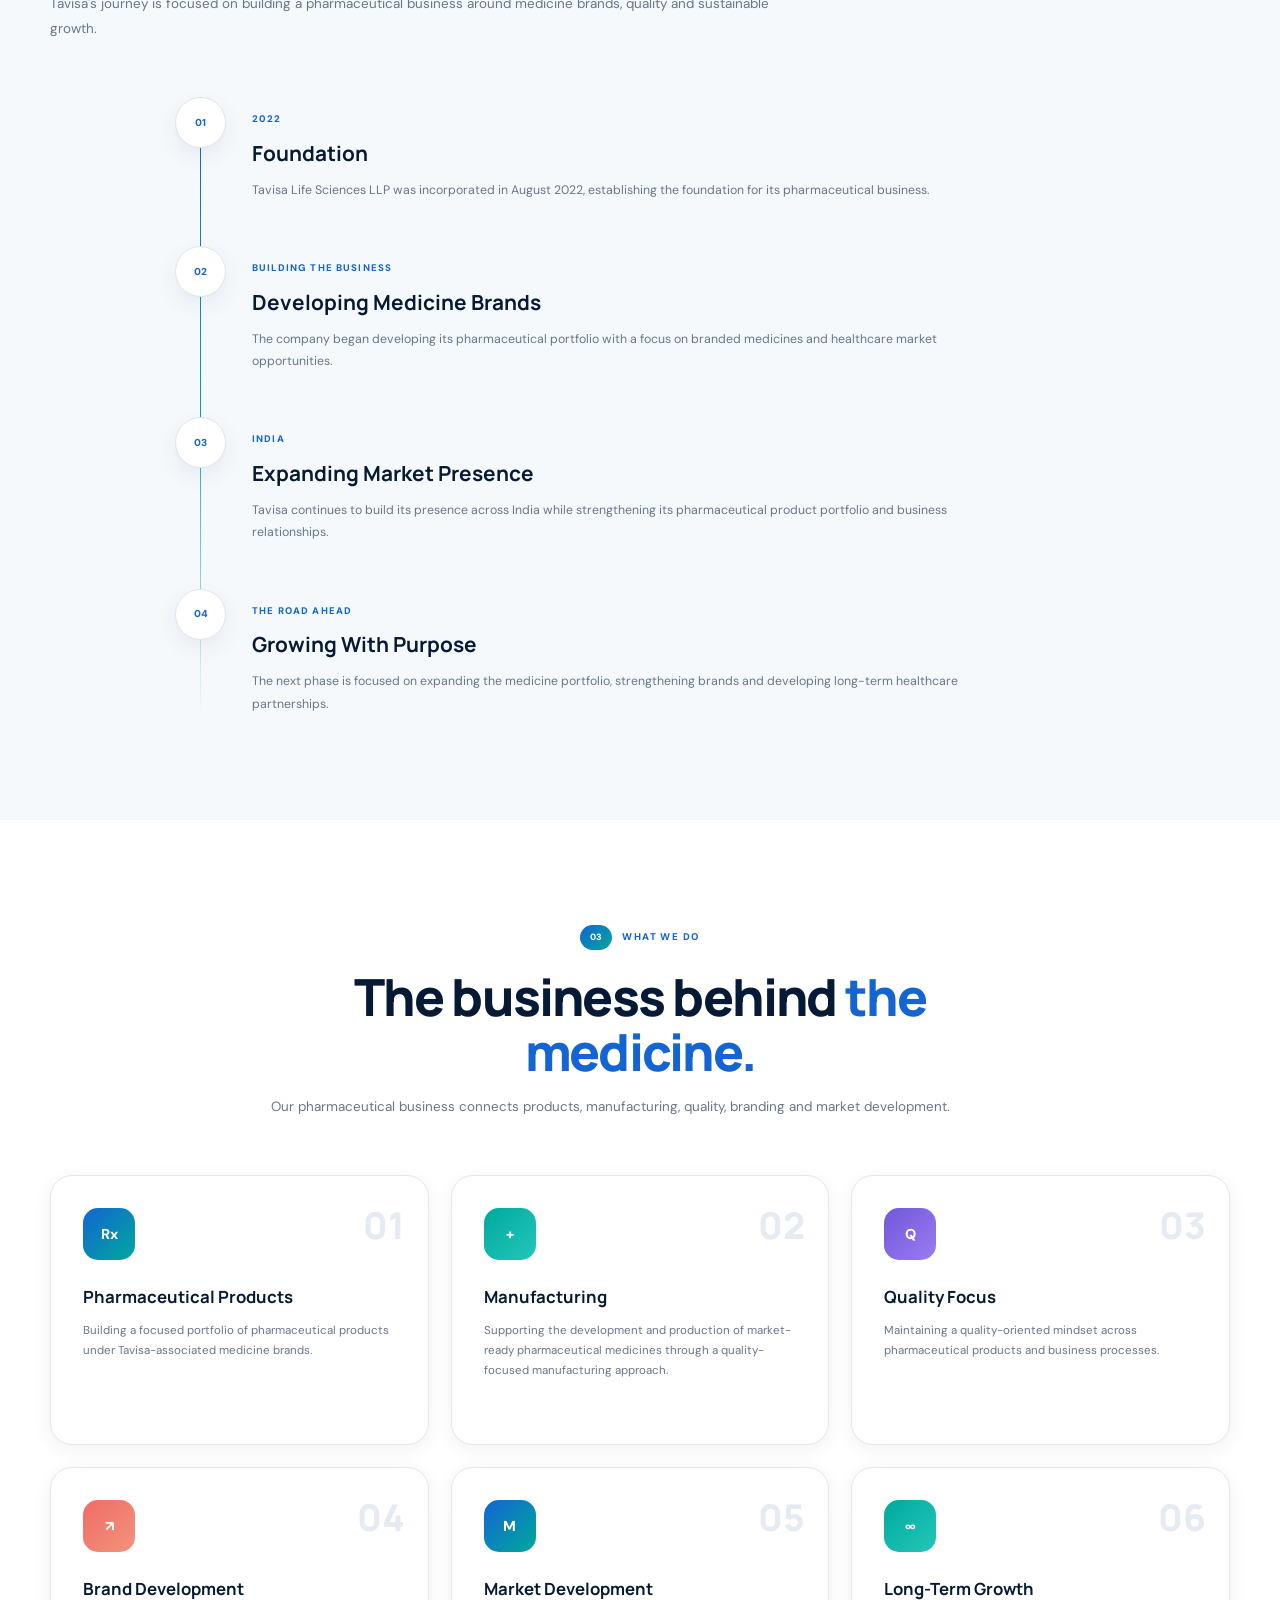
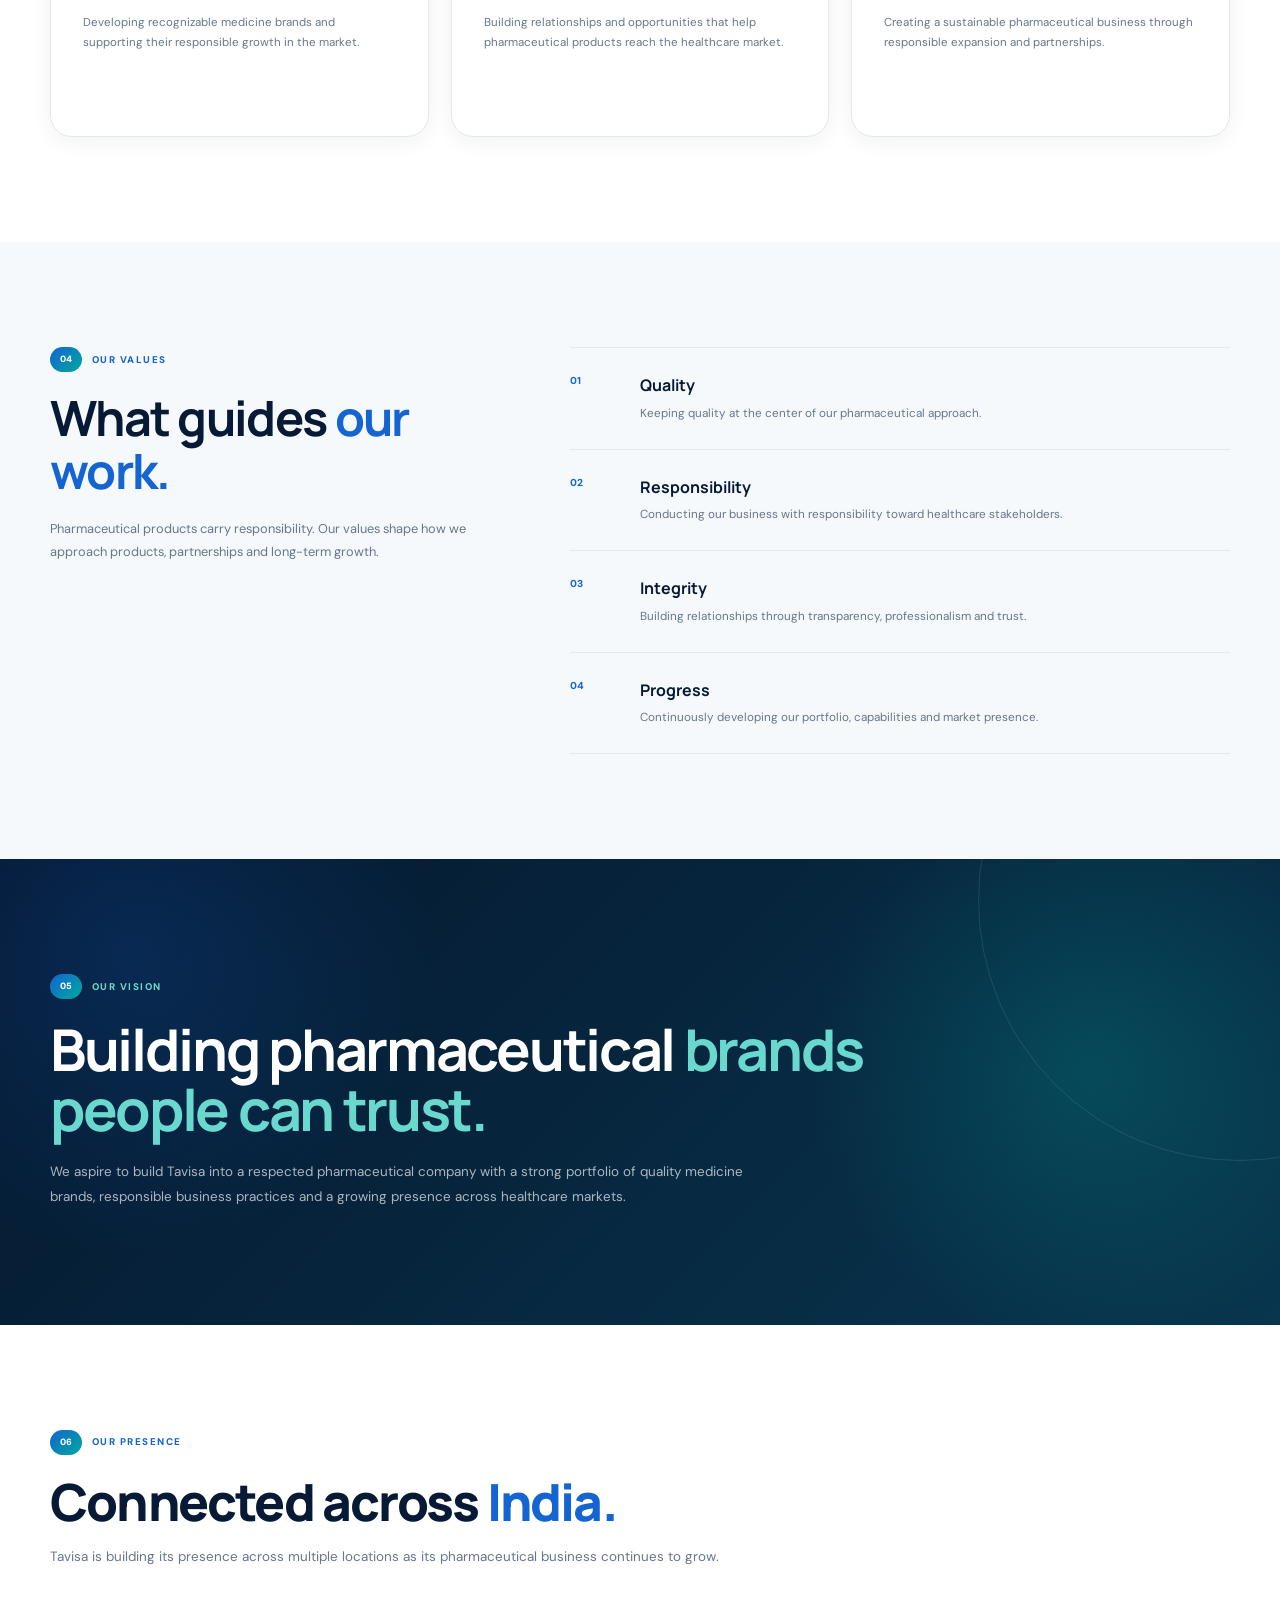
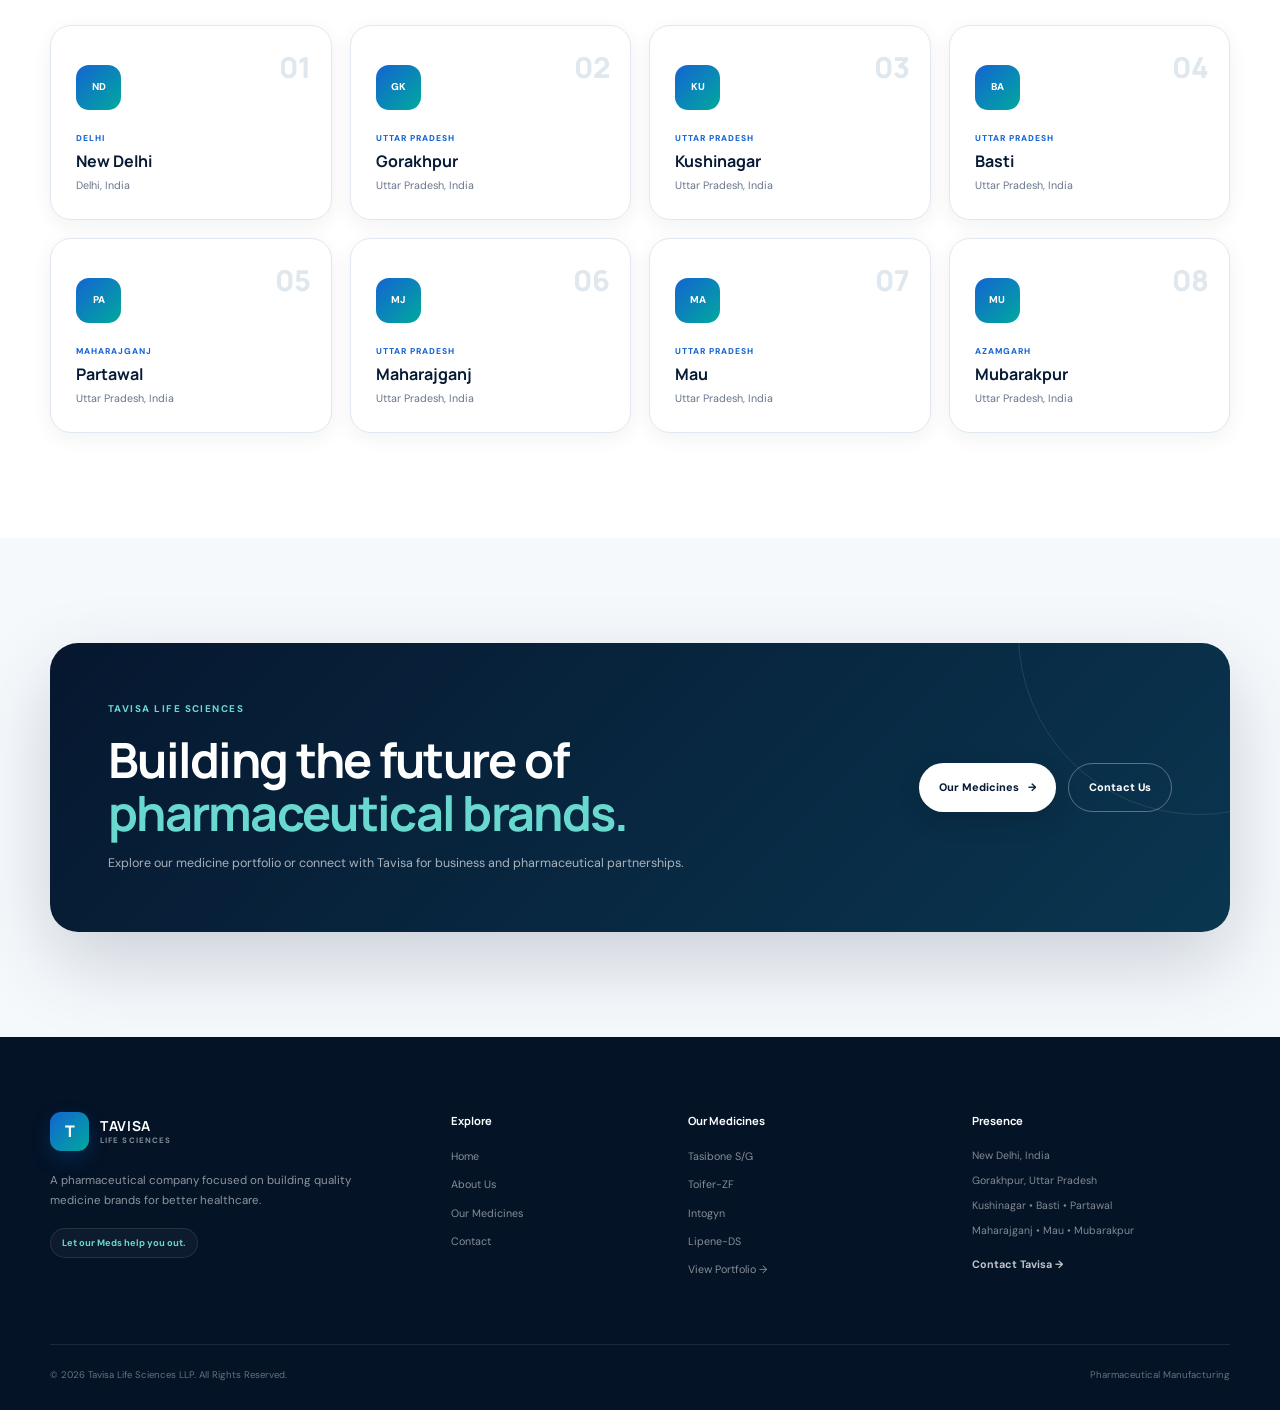
==== commit fc384f6f: "update" ====
--- a/about.html
+++ b/about.html
@@ -984,7 +984,7 @@
 
 
         <a href="contact.html" class="nav-cta">
-            Partner With Us
+            Send Enquiry
             <span>→</span>
         </a>
 
@@ -2150,4 +2150,4 @@
 </script>
 
 </body>
-</html>+</html>
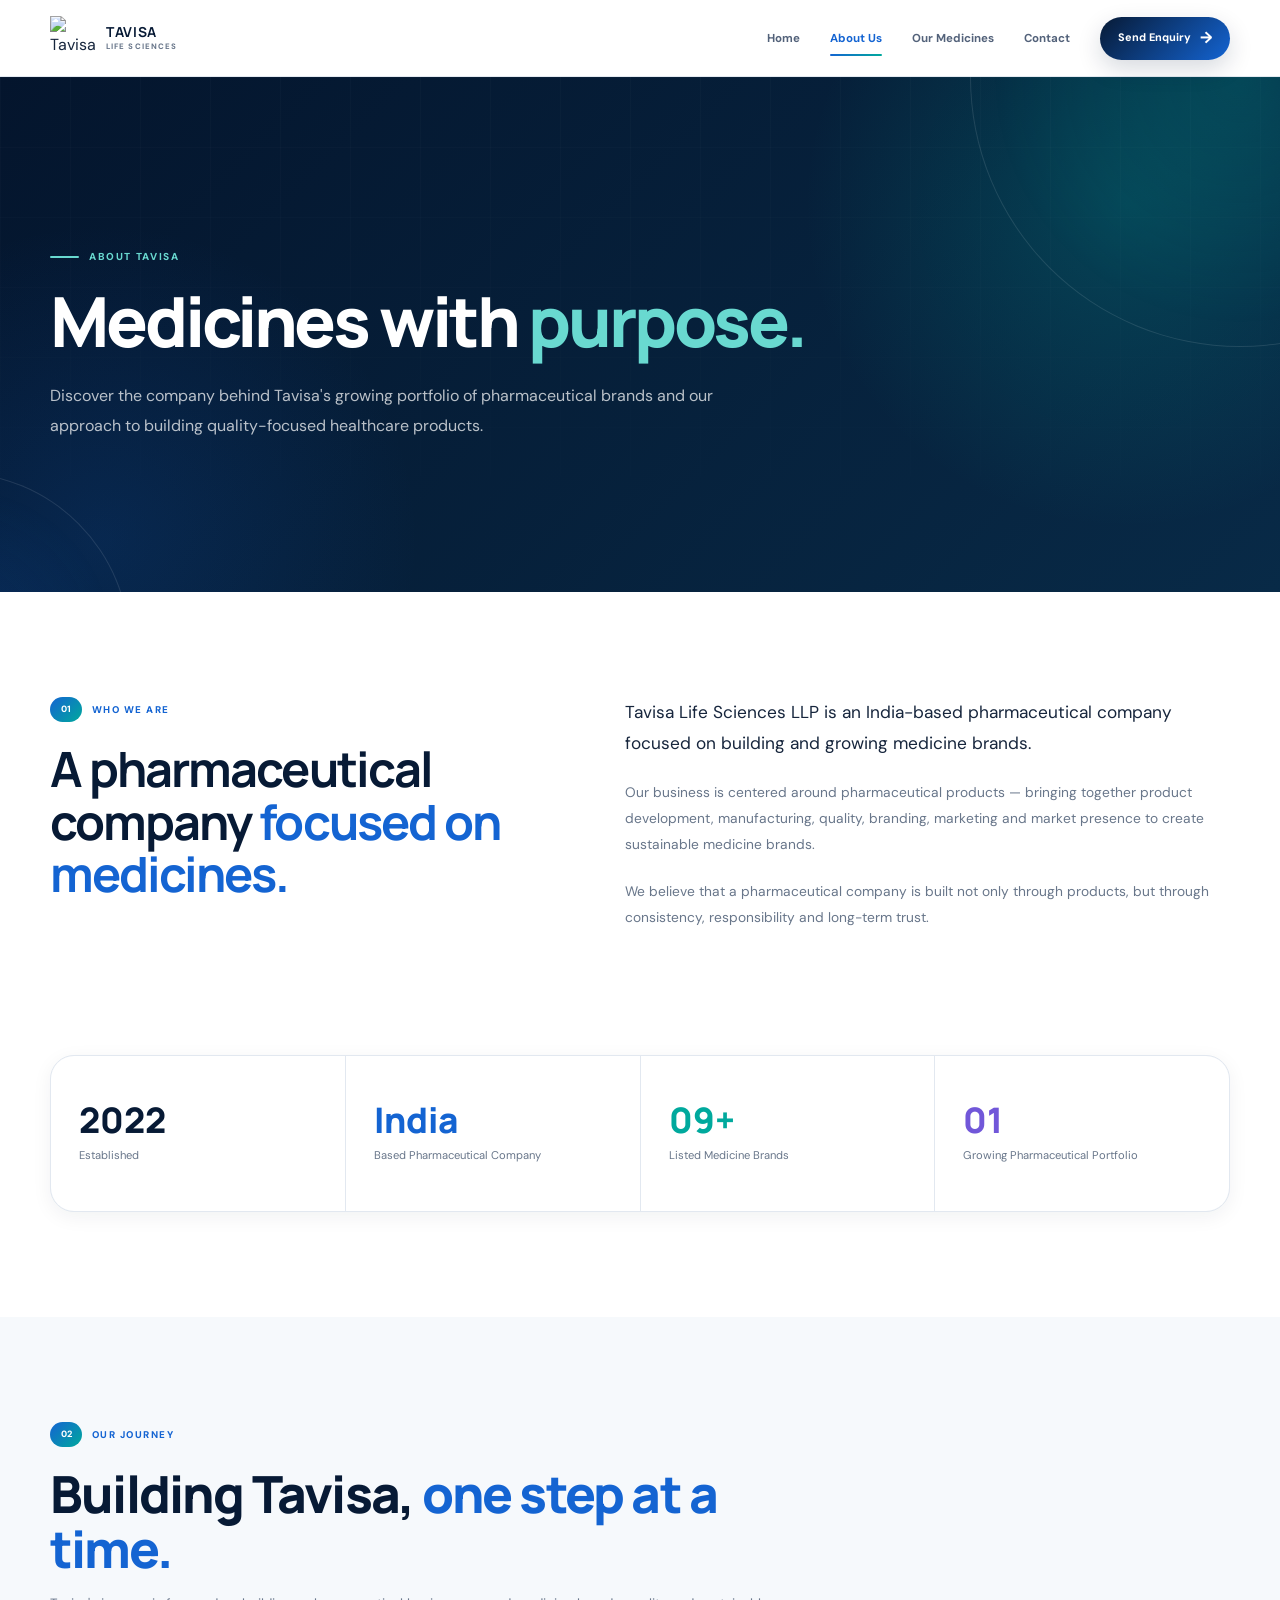
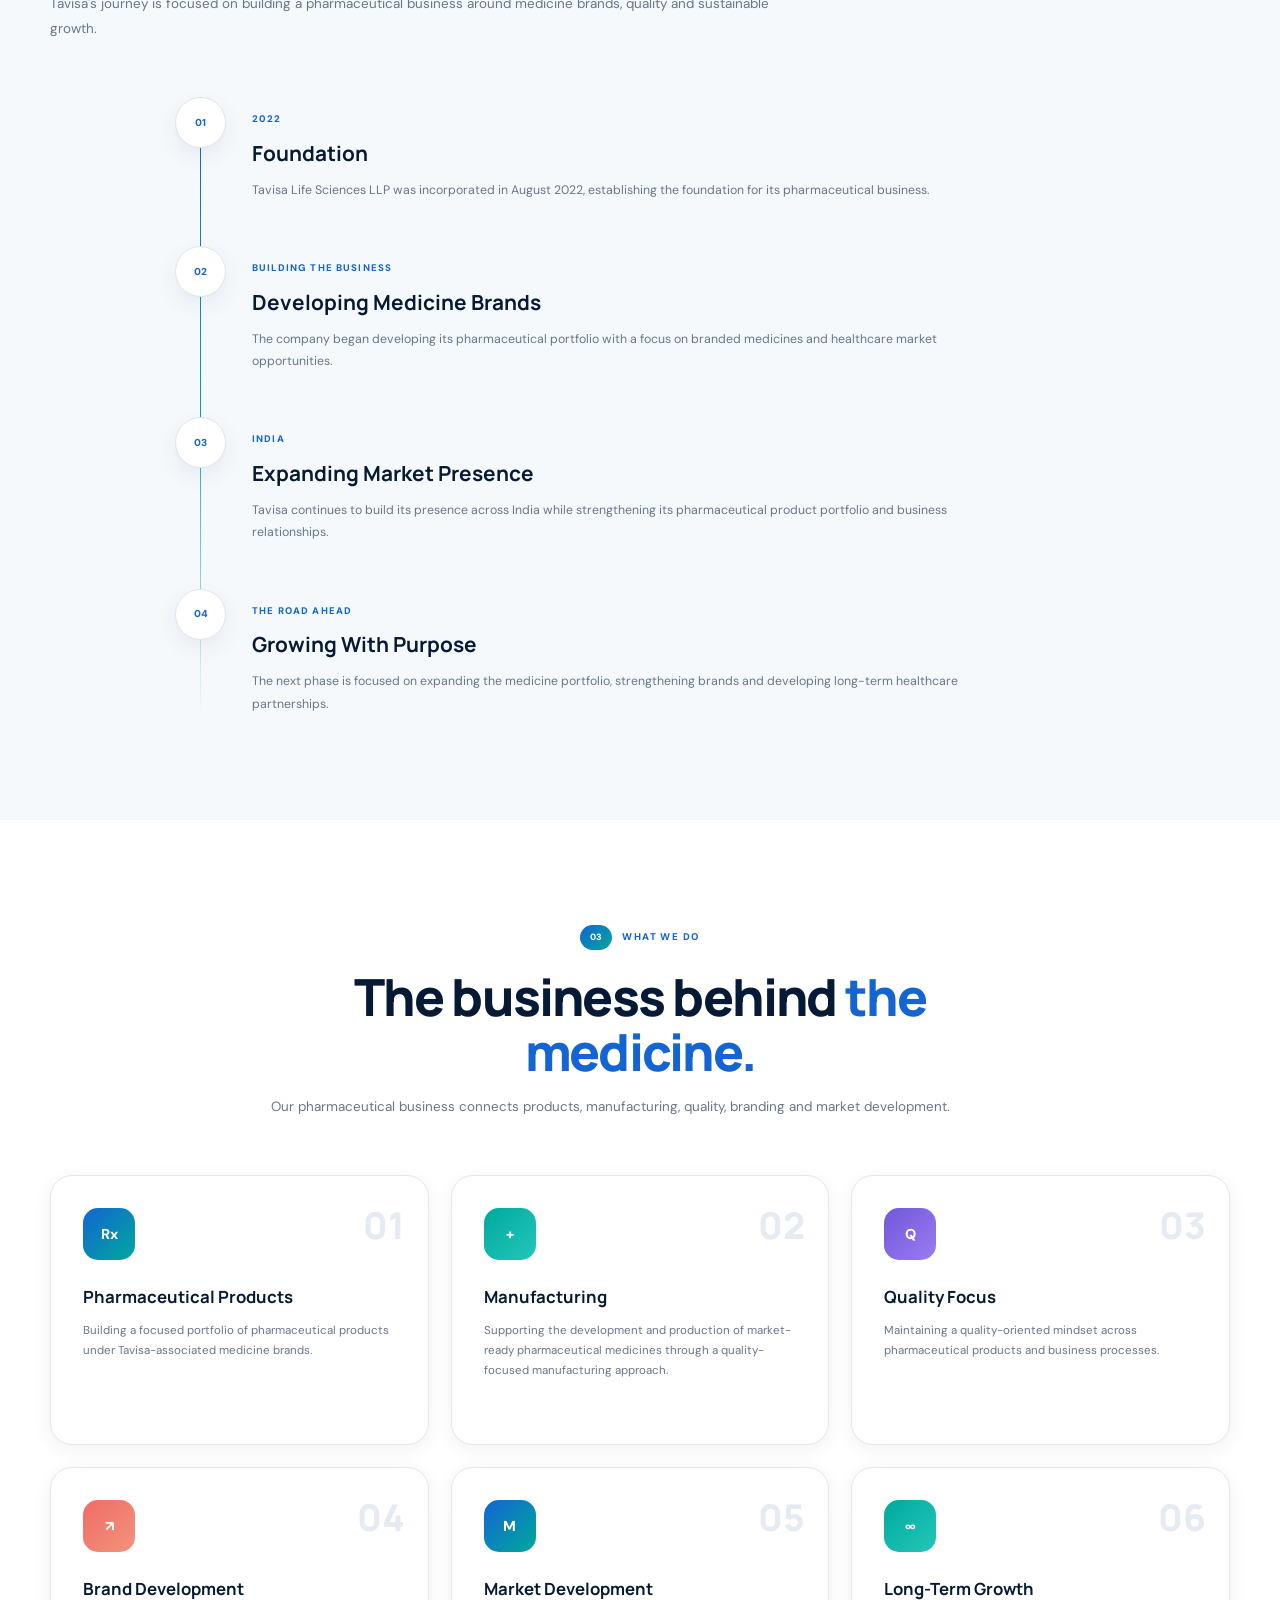
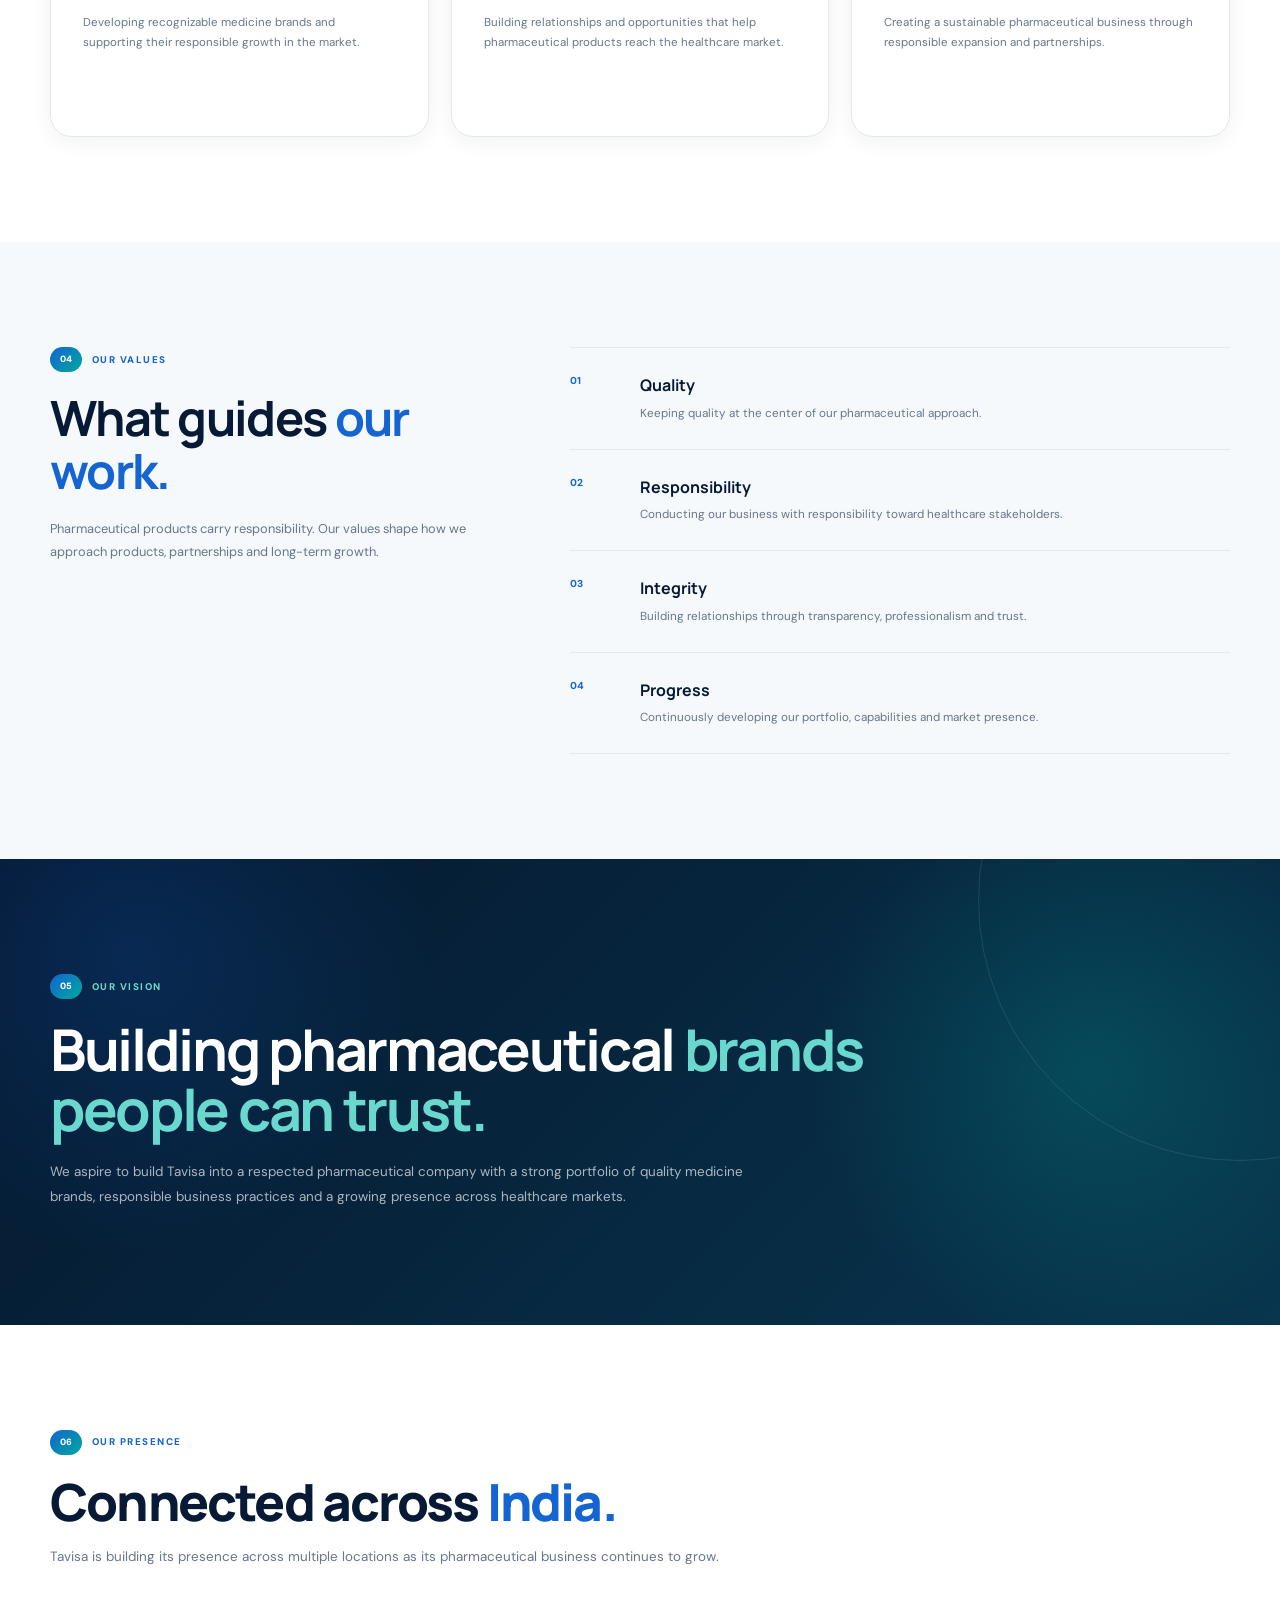
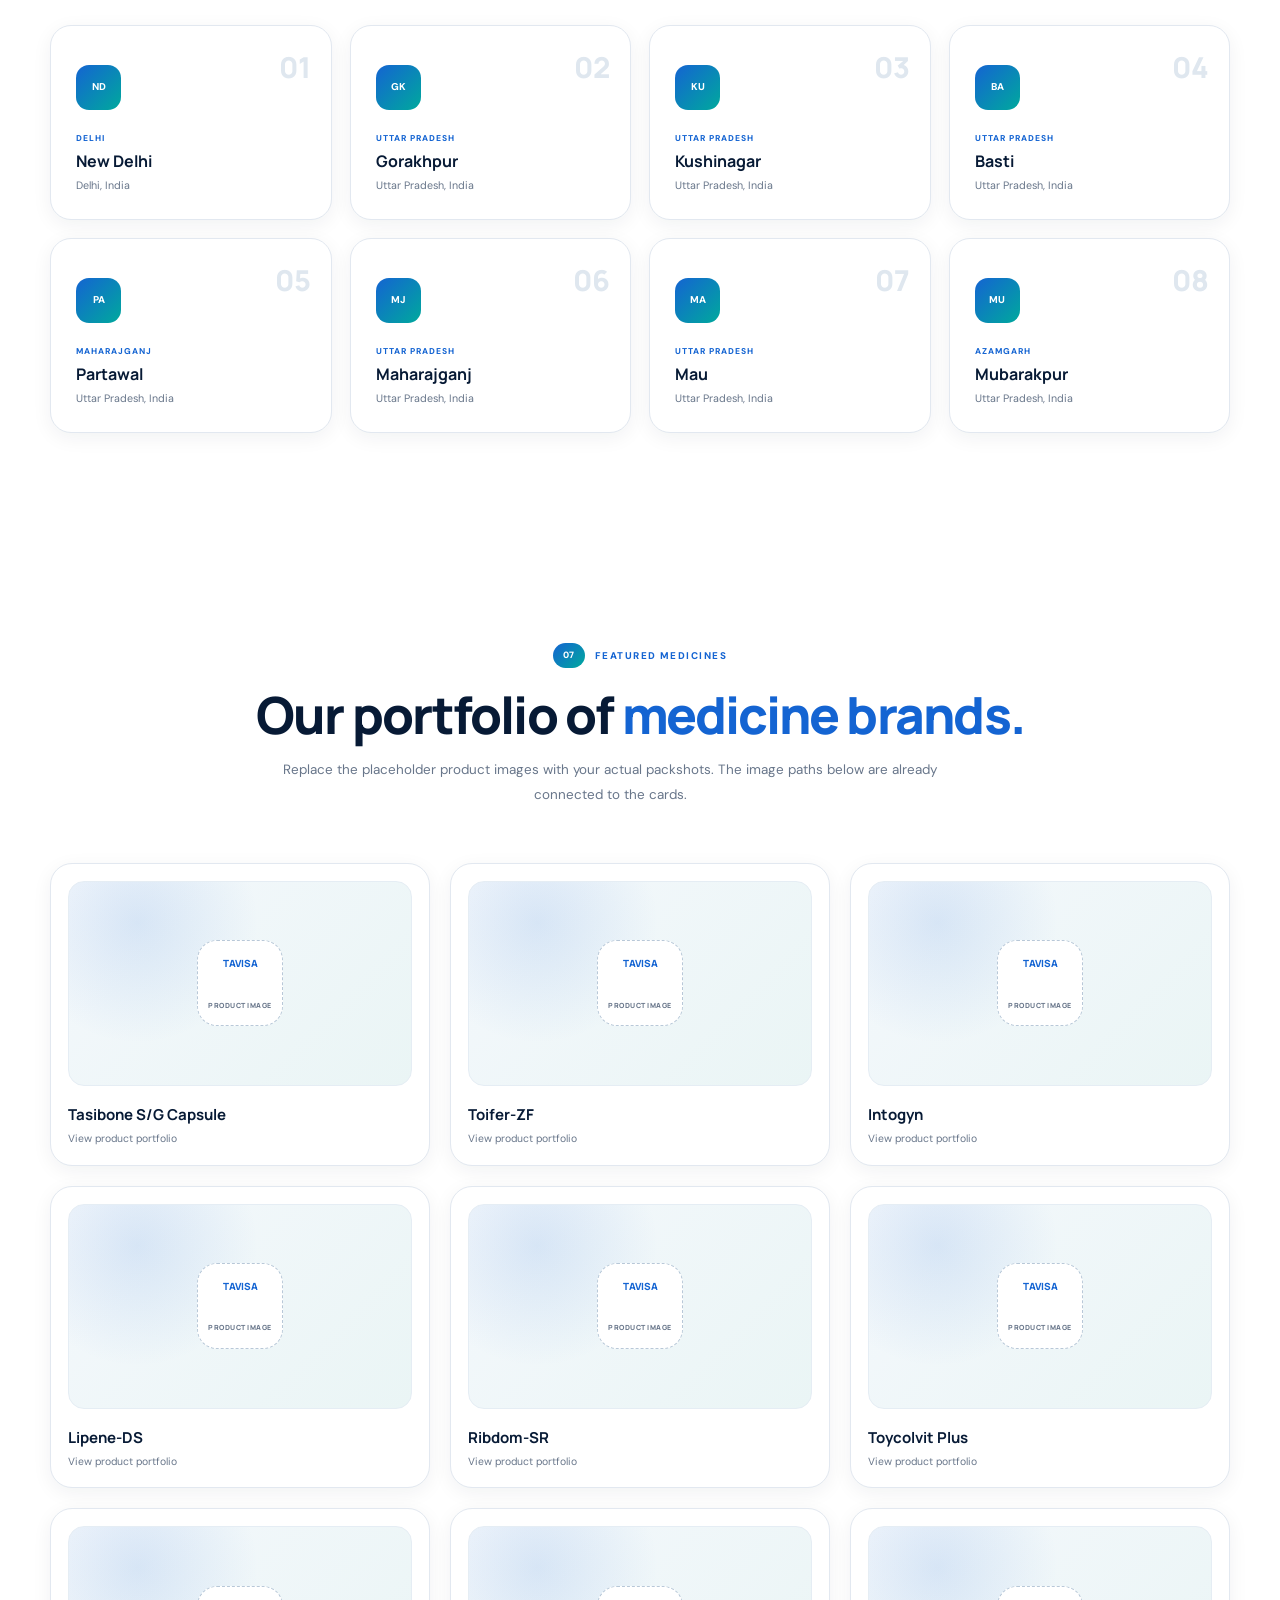
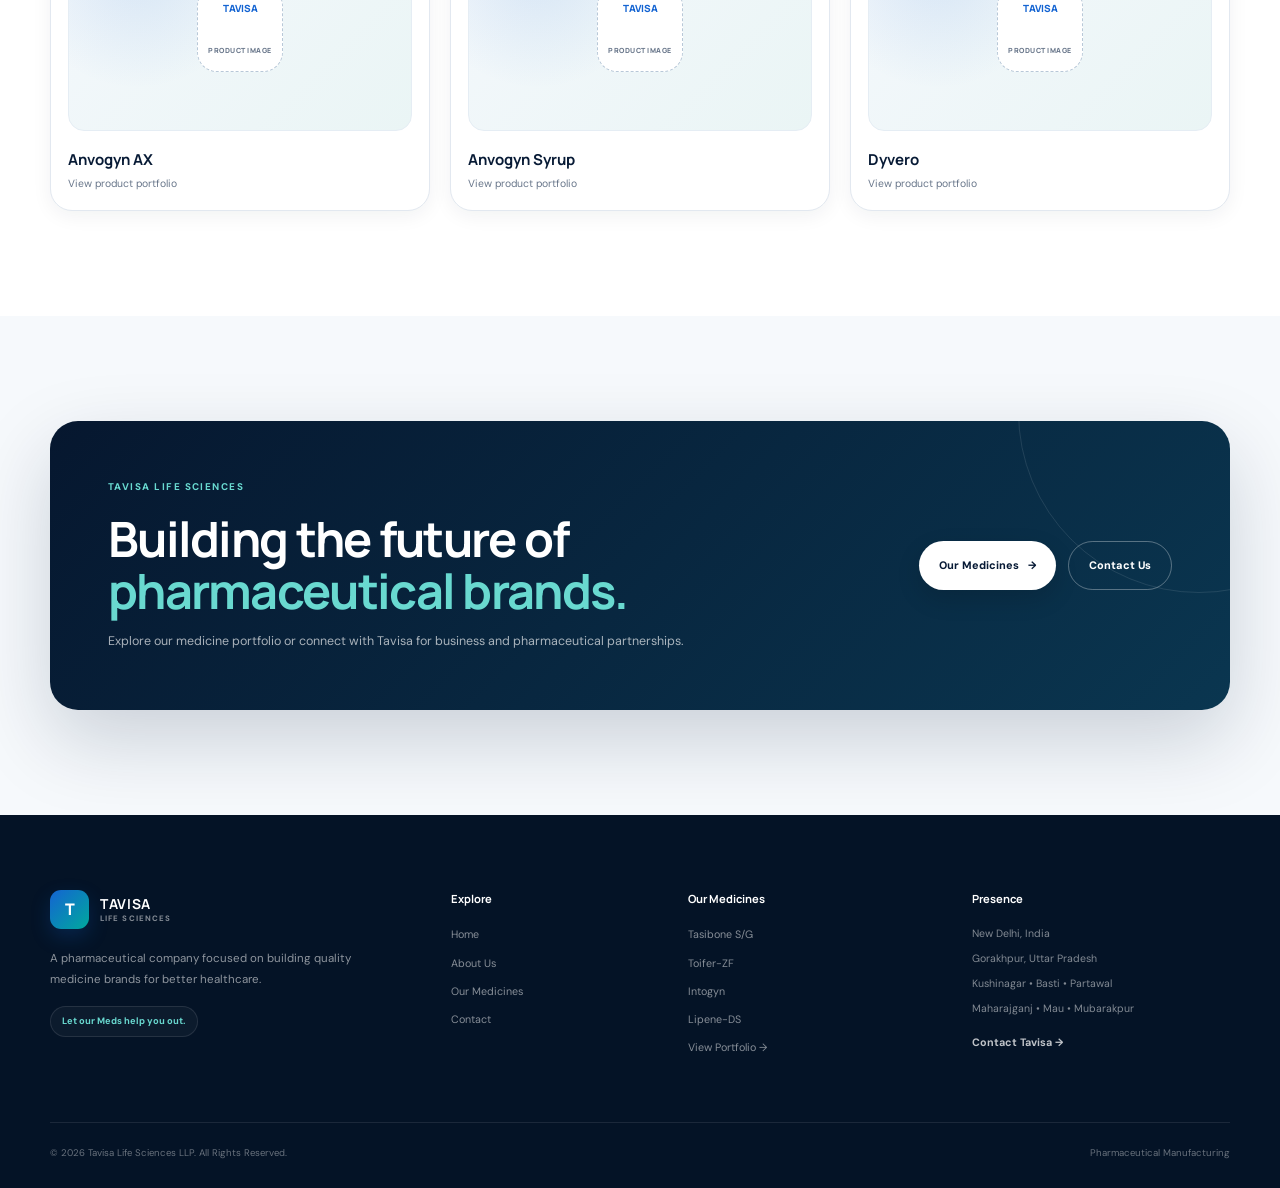
==== commit d4615162: "Update" ====
--- a/about.html
+++ b/about.html
@@ -107,6 +107,16 @@
     font-family:"Manrope",Arial,sans-serif;
     font-weight:800;
 }
+
+.brand-logo{
+    width:45px;
+    height:45px;
+    display:block;
+    object-fit:contain;
+    object-position:center;
+    flex:0 0 45px;
+}
+
 .brand-text{display:flex;flex-direction:column;line-height:1}
 .brand-text strong{
     color:var(--navy);
@@ -681,6 +691,76 @@
 .presence-location-card p{
     color:var(--muted);
     font-size:.67rem;
+}
+
+
+/* ---------- FEATURED MEDICINE IMAGE SETUP ---------- */
+.featured-products{background:#fff}
+.featured-product-grid{
+    display:grid;
+    grid-template-columns:repeat(3,1fr);
+    gap:20px;
+}
+.featured-product-card{
+    padding:17px;
+    border:1px solid var(--border);
+    border-radius:22px;
+    background:#fff;
+    box-shadow:var(--shadow-xs);
+    transition:transform var(--transition),box-shadow var(--transition),border-color var(--transition);
+}
+.featured-product-card:hover{
+    transform:translateY(-6px);
+    border-color:rgba(20,100,210,.20);
+    box-shadow:var(--shadow-md);
+}
+.product-image-box{
+    width:100%;
+    height:205px;
+    display:grid;
+    place-items:center;
+    overflow:hidden;
+    margin-bottom:17px;
+    border-radius:16px;
+    border:1px solid #e5edf4;
+    background:
+        radial-gradient(circle at 20% 20%,rgba(20,100,210,.12),transparent 38%),
+        linear-gradient(135deg,#f4f8fc,#eaf5f5);
+}
+.product-image-box img{
+    width:100%;
+    height:100%;
+    object-fit:contain;
+    padding:15px;
+}
+.product-image-placeholder{
+    width:86px;
+    height:86px;
+    place-items:center;
+    text-align:center;
+    border-radius:20px;
+    background:#fff;
+    border:1px dashed #b8c8d8;
+    color:var(--blue);
+    font-family:"Manrope",Arial,sans-serif;
+    font-size:.62rem;
+    font-weight:800;
+    line-height:1.3;
+}
+.product-image-placeholder small{
+    color:var(--muted);
+    font-size:.44rem;
+    letter-spacing:.07em;
+}
+.featured-product-card h3{
+    color:var(--navy);
+    font-family:"Manrope",Arial,sans-serif;
+    font-size:.94rem;
+    margin-bottom:4px;
+}
+.featured-product-card p{
+    color:var(--muted);
+    font-size:.65rem;
 }
 
 /* ---------- CTA ---------- */
@@ -910,6 +990,15 @@
 }
 
 @media(max-width:600px){
+    .featured-product-grid{grid-template-columns:1fr;}
+    .product-image-box{height:220px;}
+
+    .brand-logo{
+        width:40px;
+        height:40px;
+        flex-basis:40px;
+    }
+
     .container{width:calc(100% - 30px)}
     .section{padding:75px 0}
     .page-hero{min-height:470px;padding:95px 0 70px}
@@ -958,9 +1047,9 @@
 
         <a href="index.html" class="brand">
 
-            <div class="brand-mark">
-                <span>T</span>
-            </div>
+            <img src="assets/images/tls-logo.png"
+                 alt="Tavisa Life Sciences Logo"
+                 class="brand-logo">
 
             <div class="brand-text">
                 <strong>TAVISA</strong>
@@ -1913,6 +2002,148 @@
 </section>
 
 
+
+
+<!-- =========================================================
+     FEATURED MEDICINE IMAGE SETUP
+     Replace the image files later; no HTML/CSS changes needed.
+========================================================= -->
+<section class="section featured-products">
+    <div class="container">
+        <div class="section-heading centered">
+            <div class="section-label">
+                <span>07</span>
+                FEATURED MEDICINES
+            </div>
+            <h2>Our portfolio of <span>medicine brands.</span></h2>
+            <p>
+                Replace the placeholder product images with your actual packshots.
+                The image paths below are already connected to the cards.
+            </p>
+        </div>
+
+        <div class="featured-product-grid">
+
+            <article class="featured-product-card">
+                <div class="product-image-box">
+                    <img src="assets/images/products/tasibone.png"
+                         alt="Tasibone S/G Capsule"
+                         onerror="this.style.display='none';this.nextElementSibling.style.display='grid';">
+                    <div class="product-image-placeholder" style="display:none;">
+                        TAVISA<br><small>PRODUCT IMAGE</small>
+                    </div>
+                </div>
+                <h3>Tasibone S/G Capsule</h3>
+                <p>View product portfolio</p>
+            </article>
+
+            <article class="featured-product-card">
+                <div class="product-image-box">
+                    <img src="assets/images/products/toifer-zf.png"
+                         alt="Toifer-ZF"
+                         onerror="this.style.display='none';this.nextElementSibling.style.display='grid';">
+                    <div class="product-image-placeholder" style="display:none;">
+                        TAVISA<br><small>PRODUCT IMAGE</small>
+                    </div>
+                </div>
+                <h3>Toifer-ZF</h3>
+                <p>View product portfolio</p>
+            </article>
+
+            <article class="featured-product-card">
+                <div class="product-image-box">
+                    <img src="assets/images/products/intogyn.png"
+                         alt="Intogyn"
+                         onerror="this.style.display='none';this.nextElementSibling.style.display='grid';">
+                    <div class="product-image-placeholder" style="display:none;">
+                        TAVISA<br><small>PRODUCT IMAGE</small>
+                    </div>
+                </div>
+                <h3>Intogyn</h3>
+                <p>View product portfolio</p>
+            </article>
+
+            <article class="featured-product-card">
+                <div class="product-image-box">
+                    <img src="assets/images/products/lipene-ds.png"
+                         alt="Lipene-DS"
+                         onerror="this.style.display='none';this.nextElementSibling.style.display='grid';">
+                    <div class="product-image-placeholder" style="display:none;">
+                        TAVISA<br><small>PRODUCT IMAGE</small>
+                    </div>
+                </div>
+                <h3>Lipene-DS</h3>
+                <p>View product portfolio</p>
+            </article>
+
+            <article class="featured-product-card">
+                <div class="product-image-box">
+                    <img src="assets/images/products/ribdom-sr.png"
+                         alt="Ribdom-SR"
+                         onerror="this.style.display='none';this.nextElementSibling.style.display='grid';">
+                    <div class="product-image-placeholder" style="display:none;">
+                        TAVISA<br><small>PRODUCT IMAGE</small>
+                    </div>
+                </div>
+                <h3>Ribdom-SR</h3>
+                <p>View product portfolio</p>
+            </article>
+
+            <article class="featured-product-card">
+                <div class="product-image-box">
+                    <img src="assets/images/products/toycolvit-plus.png"
+                         alt="Toycolvit Plus"
+                         onerror="this.style.display='none';this.nextElementSibling.style.display='grid';">
+                    <div class="product-image-placeholder" style="display:none;">
+                        TAVISA<br><small>PRODUCT IMAGE</small>
+                    </div>
+                </div>
+                <h3>Toycolvit Plus</h3>
+                <p>View product portfolio</p>
+            </article>
+
+            <article class="featured-product-card">
+                <div class="product-image-box">
+                    <img src="assets/images/products/anvogyn-ax.png"
+                         alt="Anvogyn AX"
+                         onerror="this.style.display='none';this.nextElementSibling.style.display='grid';">
+                    <div class="product-image-placeholder" style="display:none;">
+                        TAVISA<br><small>PRODUCT IMAGE</small>
+                    </div>
+                </div>
+                <h3>Anvogyn AX</h3>
+                <p>View product portfolio</p>
+            </article>
+
+            <article class="featured-product-card">
+                <div class="product-image-box">
+                    <img src="assets/images/products/anvogyn-syrup.png"
+                         alt="Anvogyn Syrup"
+                         onerror="this.style.display='none';this.nextElementSibling.style.display='grid';">
+                    <div class="product-image-placeholder" style="display:none;">
+                        TAVISA<br><small>PRODUCT IMAGE</small>
+                    </div>
+                </div>
+                <h3>Anvogyn Syrup</h3>
+                <p>View product portfolio</p>
+            </article>
+
+            <article class="featured-product-card">
+                <div class="product-image-box">
+                    <img src="assets/images/products/dyvero.png"
+                         alt="Dyvero"
+                         onerror="this.style.display='none';this.nextElementSibling.style.display='grid';">
+                    <div class="product-image-placeholder" style="display:none;">
+                        TAVISA<br><small>PRODUCT IMAGE</small>
+                    </div>
+                </div>
+                <h3>Dyvero</h3>
+                <p>View product portfolio</p>
+            </article>
+
+        </div>
+    </div>
+</section>
 
 <!-- =========================================================
      CTA
@@ -2151,3 +2382,5 @@
 
 </body>
 </html>
+
+</html>
